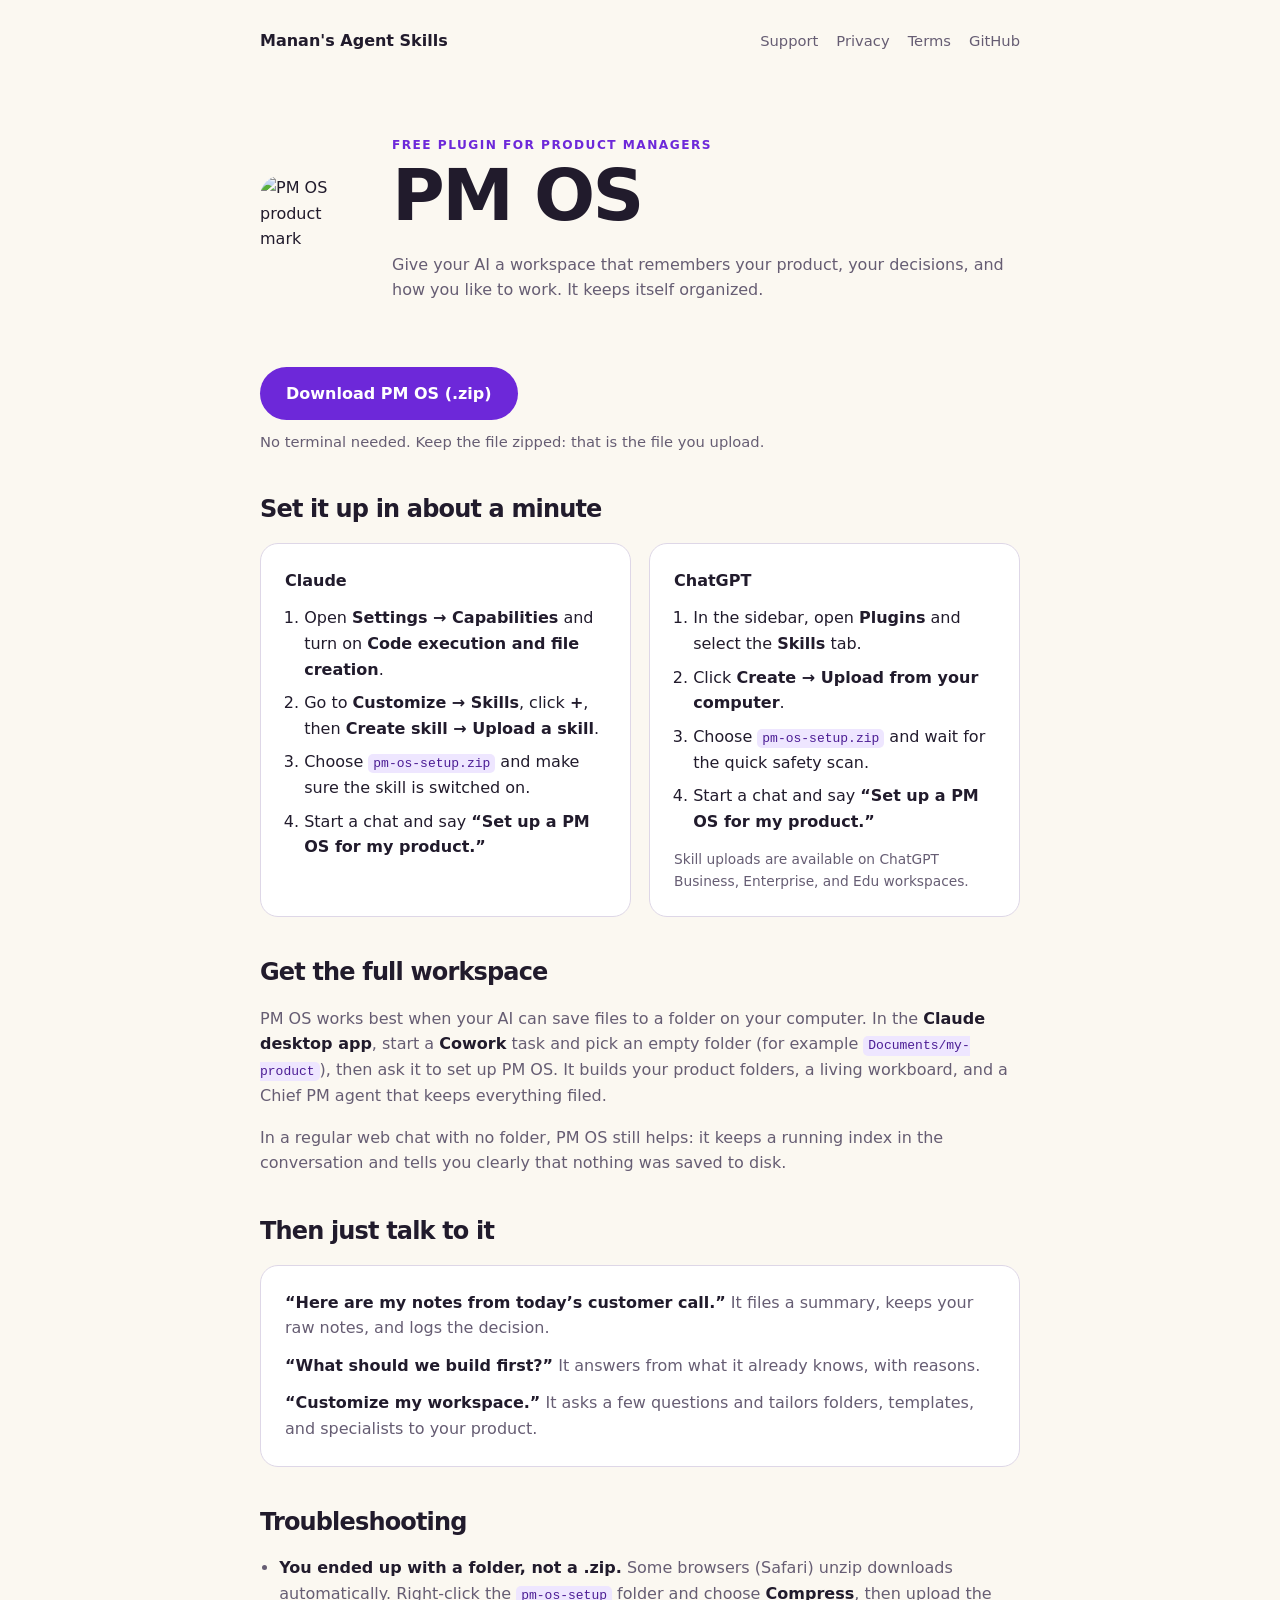
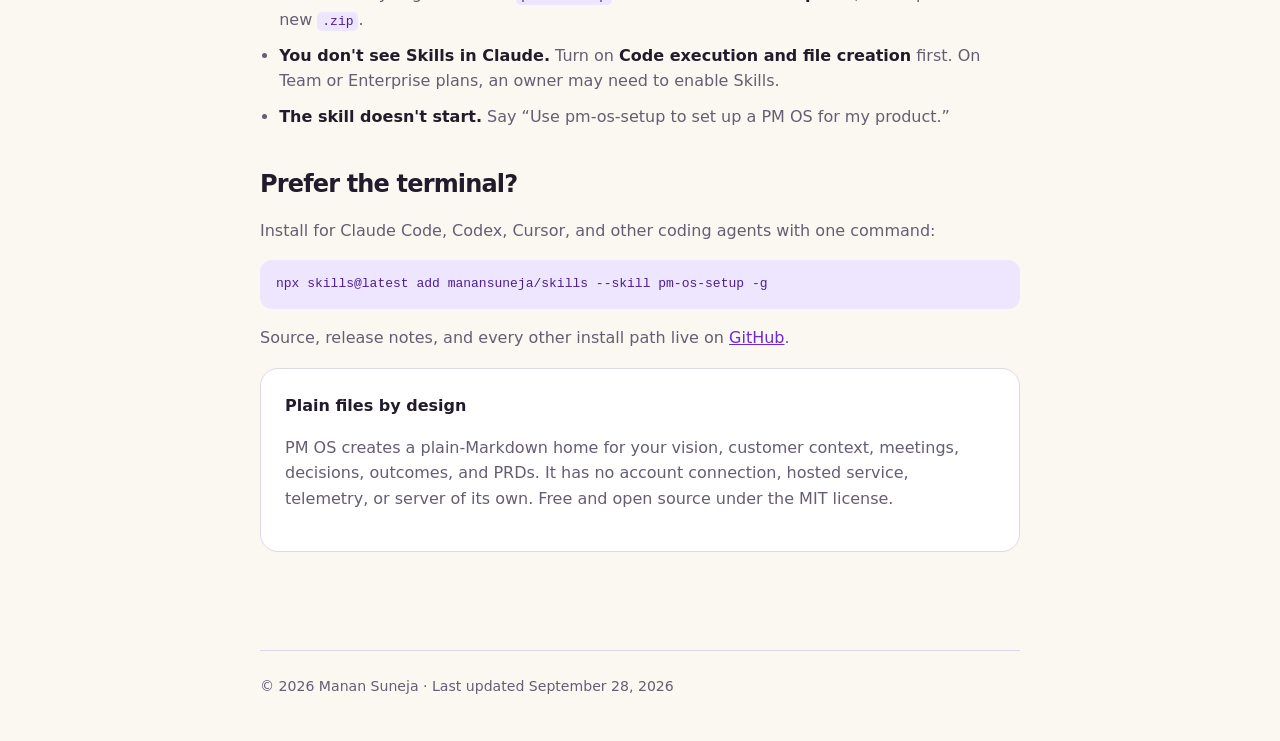
==== docs/index.html @ d9efbfd1 "Add no-terminal PM OS download and upload guide Publish the PM OS skill bundle at a stable GitHub Pa" ====
<!doctype html>
<html lang="en">
<head>
  <meta charset="utf-8">
  <meta name="viewport" content="width=device-width, initial-scale=1">
  <meta name="description" content="Download PM OS and add it to Claude or ChatGPT in about a minute. No terminal needed.">
  <title>PM OS · Manan's Agent Skills</title>
  <link rel="stylesheet" href="styles.css">
</head>
<body>
  <header>
    <strong>Manan's Agent Skills</strong>
    <nav aria-label="Site navigation">
      <a href="support.html">Support</a>
      <a href="privacy.html">Privacy</a>
      <a href="terms.html">Terms</a>
      <a href="https://github.com/manansuneja/skills">GitHub</a>
    </nav>
  </header>
  <main>
    <section class="hero">
      <img src="assets/pm-os-setup.jpg" alt="PM OS product mark">
      <div>
        <div class="eyebrow">Free plugin for product managers</div>
        <h1>PM OS</h1>
        <p>Give your AI a workspace that remembers your product, your decisions, and how you like to work. It keeps itself organized.</p>
      </div>
    </section>

    <div class="download">
      <a class="button" href="downloads/pm-os-setup.zip" download>Download PM OS (.zip)</a>
      <p>No terminal needed. Keep the file zipped: that is the file you upload.</p>
    </div>

    <h2>Set it up in about a minute</h2>

    <div class="grid">
      <div class="card">
        <strong>Claude</strong>
        <ol>
          <li>Open <b>Settings → Capabilities</b> and turn on <b>Code execution and file creation</b>.</li>
          <li>Go to <b>Customize → Skills</b>, click <b>+</b>, then <b>Create skill → Upload a skill</b>.</li>
          <li>Choose <code>pm-os-setup.zip</code> and make sure the skill is switched on.</li>
          <li>Start a chat and say <b>“Set up a PM OS for my product.”</b></li>
        </ol>
      </div>
      <div class="card">
        <strong>ChatGPT</strong>
        <ol>
          <li>In the sidebar, open <b>Plugins</b> and select the <b>Skills</b> tab.</li>
          <li>Click <b>Create → Upload from your computer</b>.</li>
          <li>Choose <code>pm-os-setup.zip</code> and wait for the quick safety scan.</li>
          <li>Start a chat and say <b>“Set up a PM OS for my product.”</b></li>
        </ol>
        <p class="note">Skill uploads are available on ChatGPT Business, Enterprise, and Edu workspaces.</p>
      </div>
    </div>

    <h2>Get the full workspace</h2>
    <p>PM OS works best when your AI can save files to a folder on your computer. In the <b>Claude desktop app</b>, start a <b>Cowork</b> task and pick an empty folder (for example <code>Documents/my-product</code>), then ask it to set up PM OS. It builds your product folders, a living workboard, and a Chief PM agent that keeps everything filed.</p>
    <p>In a regular web chat with no folder, PM OS still helps: it keeps a running index in the conversation and tells you clearly that nothing was saved to disk.</p>

    <h2>Then just talk to it</h2>
    <div class="card prompts">
      <p><b>“Here are my notes from today’s customer call.”</b> It files a summary, keeps your raw notes, and logs the decision.</p>
      <p><b>“What should we build first?”</b> It answers from what it already knows, with reasons.</p>
      <p><b>“Customize my workspace.”</b> It asks a few questions and tailors folders, templates, and specialists to your product.</p>
    </div>

    <h2>Troubleshooting</h2>
    <ul class="faq">
      <li><b>You ended up with a folder, not a .zip.</b> Some browsers (Safari) unzip downloads automatically. Right-click the <code>pm-os-setup</code> folder and choose <b>Compress</b>, then upload the new <code>.zip</code>.</li>
      <li><b>You don't see Skills in Claude.</b> Turn on <b>Code execution and file creation</b> first. On Team or Enterprise plans, an owner may need to enable Skills.</li>
      <li><b>The skill doesn't start.</b> Say “Use pm-os-setup to set up a PM OS for my product.”</li>
    </ul>

    <h2>Prefer the terminal?</h2>
    <p>Install for Claude Code, Codex, Cursor, and other coding agents with one command:</p>
    <pre><code>npx skills@latest add manansuneja/skills --skill pm-os-setup -g</code></pre>
    <p>Source, release notes, and every other install path live on <a href="https://github.com/manansuneja/skills/tree/main/skills/product-management/pm-os-setup">GitHub</a>.</p>

    <div class="card">
      <strong>Plain files by design</strong>
      <p>PM OS creates a plain-Markdown home for your vision, customer context, meetings, decisions, outcomes, and PRDs. It has no account connection, hosted service, telemetry, or server of its own. Free and open source under the MIT license.</p>
    </div>
  </main>
  <footer>© 2026 Manan Suneja · Last updated September 28, 2026</footer>
</body>
</html>
---- docs/styles.css ----
:root {
  color-scheme: light;
  --ink: #211b2c;
  --muted: #665d73;
  --paper: #fbf8f1;
  --surface: #ffffff;
  --violet: #6d28d9;
  --violet-soft: #eee6ff;
  --line: #ded7e7;
}

* { box-sizing: border-box; }

body {
  margin: 0;
  background: var(--paper);
  color: var(--ink);
  font-family: Inter, ui-sans-serif, system-ui, -apple-system, BlinkMacSystemFont, "Segoe UI", sans-serif;
  line-height: 1.6;
}

a { color: var(--violet); }

header, main, footer {
  width: min(760px, calc(100% - 40px));
  margin-inline: auto;
}

header {
  display: flex;
  align-items: center;
  justify-content: space-between;
  padding-block: 28px;
}

nav { display: flex; gap: 18px; font-size: 0.92rem; }
nav a { color: var(--muted); text-decoration: none; }

main { padding-block: 54px 80px; }

.hero {
  display: grid;
  grid-template-columns: 104px 1fr;
  gap: 28px;
  align-items: center;
  margin-bottom: 48px;
}

.hero img {
  width: 104px;
  height: 104px;
  border-radius: 22px;
}

h1, h2 { line-height: 1.12; letter-spacing: -0.035em; }
h1 { margin: 0 0 10px; font-size: clamp(2.25rem, 8vw, 4.5rem); }
h2 { margin-top: 42px; }
p { color: var(--muted); }

.eyebrow {
  color: var(--violet);
  font-size: 0.76rem;
  font-weight: 750;
  letter-spacing: 0.12em;
  text-transform: uppercase;
}

.card {
  background: var(--surface);
  border: 1px solid var(--line);
  border-radius: 18px;
  padding: 24px;
  margin-block: 18px;
}

code {
  padding: 0.16em 0.38em;
  border-radius: 5px;
  background: var(--violet-soft);
  color: #4c1d95;
}

.download { margin: 8px 0 12px; }
.download p { margin-top: 10px; font-size: 0.92rem; }

.button {
  display: inline-block;
  padding: 14px 26px;
  border-radius: 999px;
  background: var(--violet);
  color: #fff;
  font-weight: 700;
  text-decoration: none;
}
.button:hover { background: #5b21b6; }

.grid {
  display: grid;
  grid-template-columns: repeat(auto-fit, minmax(280px, 1fr));
  gap: 18px;
}
.grid .card { margin-block: 0; }
.card ol { margin: 12px 0 0; padding-left: 1.2em; }
.card li { margin-bottom: 8px; }
.card b, .faq b, main > p b { color: var(--ink); }
.note { font-size: 0.86rem; margin-bottom: 0; }
.prompts p { margin: 0 0 12px; }
.prompts p:last-child { margin-bottom: 0; }
.faq { color: var(--muted); padding-left: 1.2em; }
.faq li { margin-bottom: 10px; }

pre {
  overflow-x: auto;
  padding: 14px 16px;
  border-radius: 12px;
  background: var(--violet-soft);
}
pre code { padding: 0; background: none; }

footer {
  border-top: 1px solid var(--line);
  padding-block: 24px 44px;
  color: var(--muted);
  font-size: 0.88rem;
}

@media (max-width: 620px) {
  header { align-items: flex-start; gap: 20px; }
  nav { flex-wrap: wrap; justify-content: flex-end; gap: 8px 14px; }
  .hero { grid-template-columns: 72px 1fr; gap: 18px; }
  .hero img { width: 72px; height: 72px; border-radius: 16px; }
}
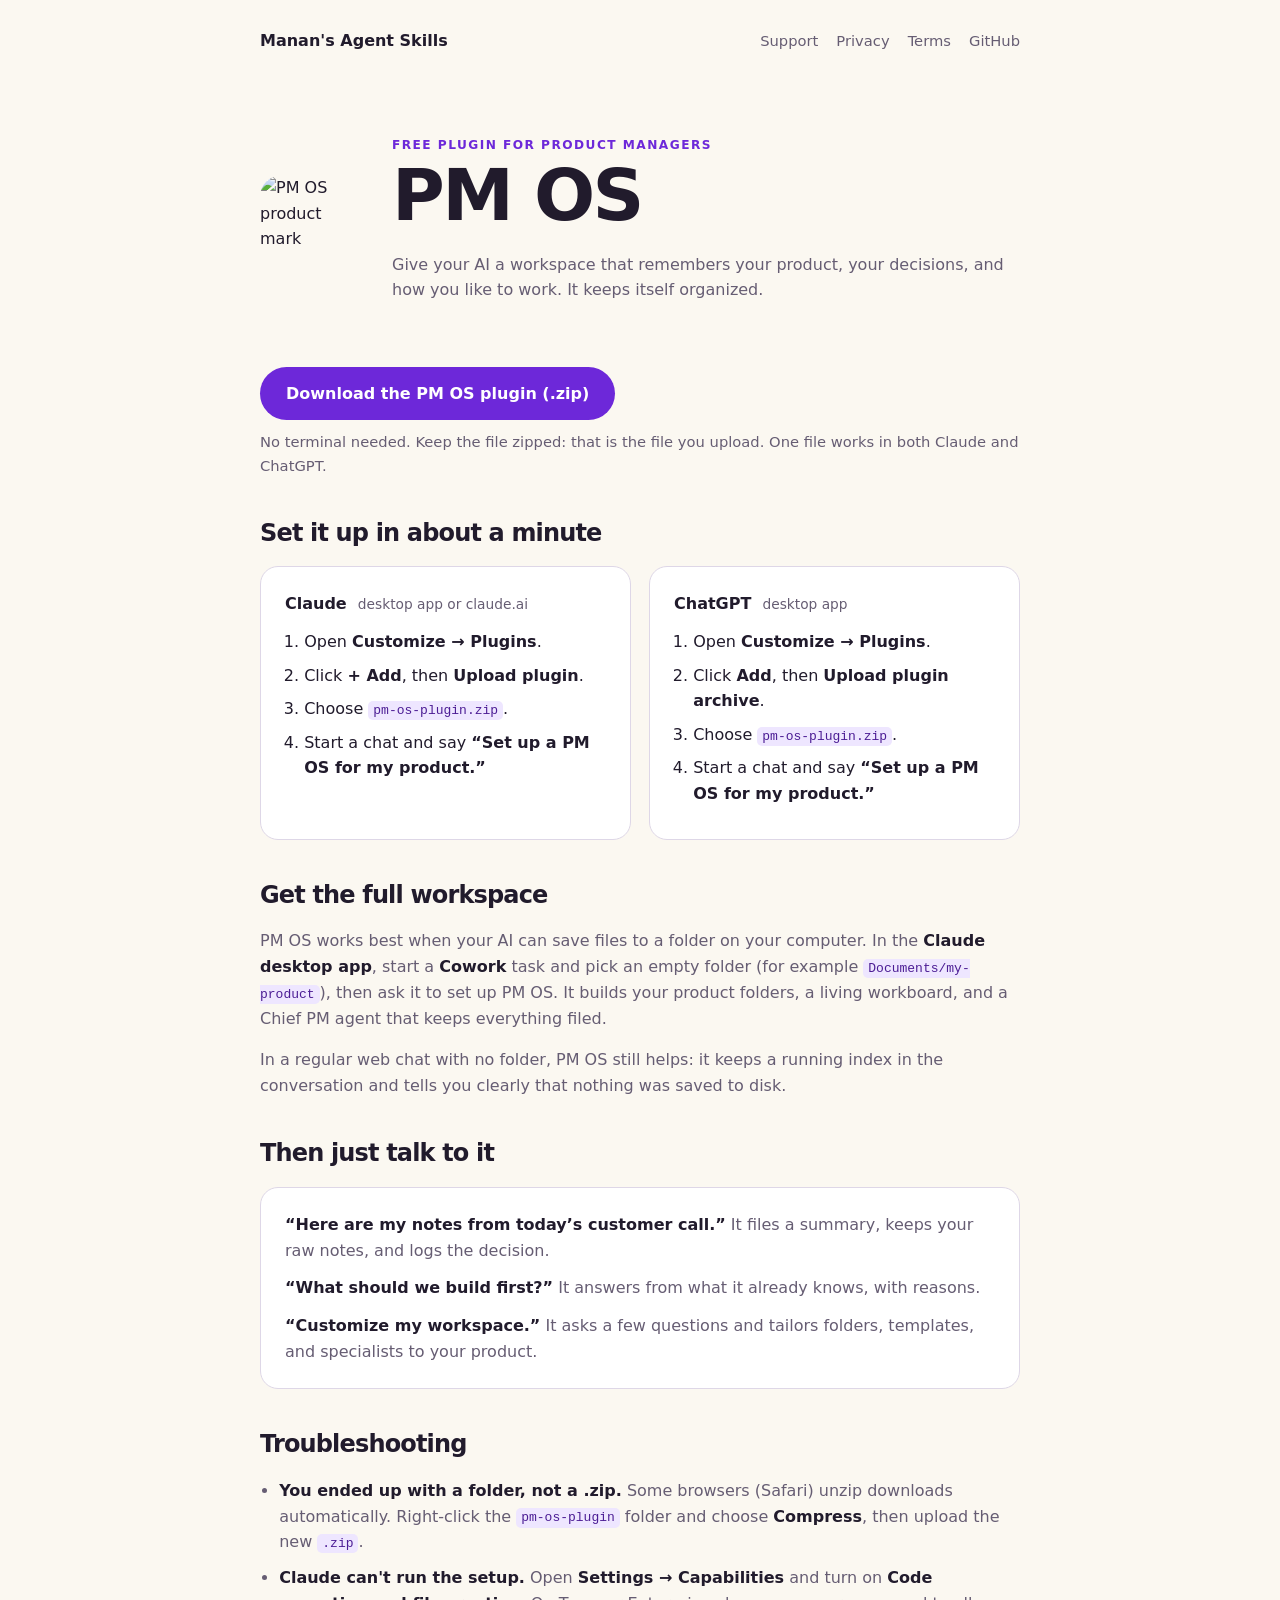
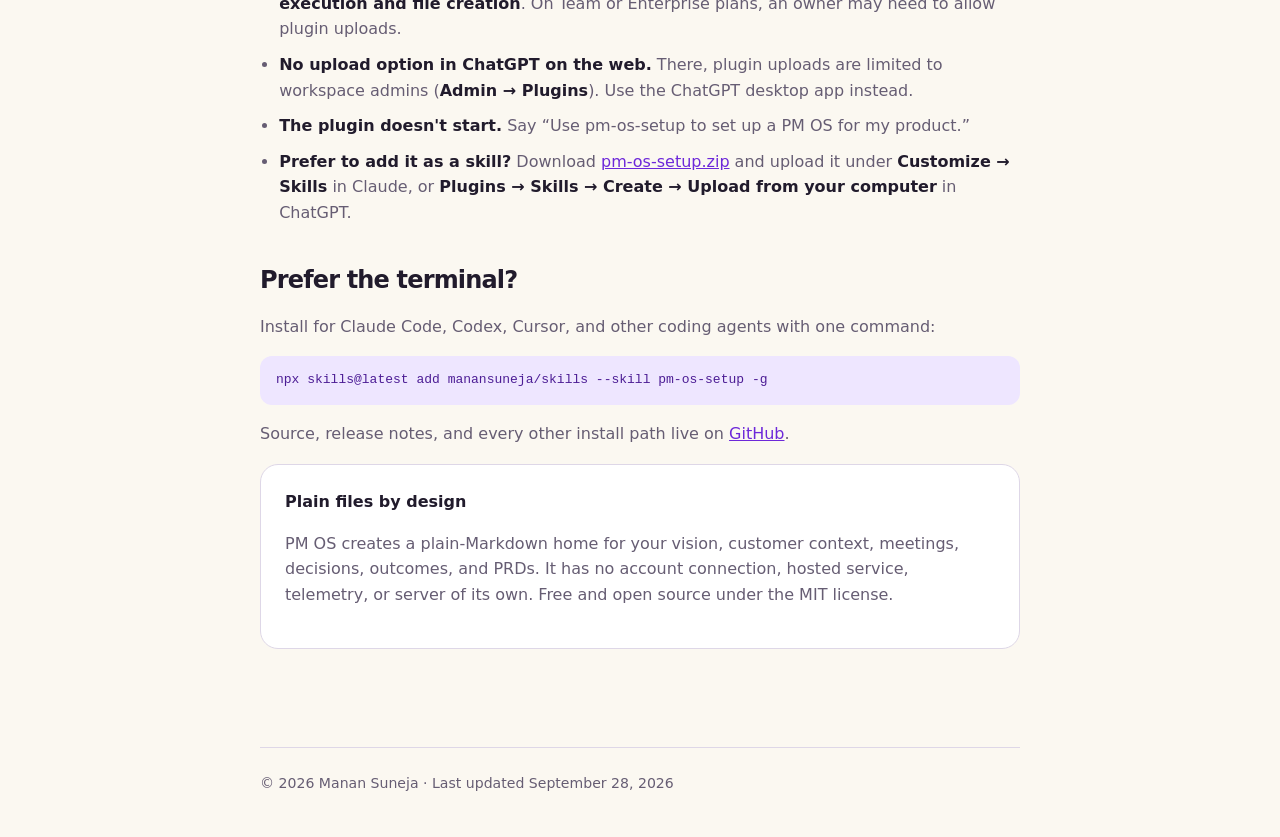
==== commit 67b65841: "Offer PM OS as one plugin zip for Claude and ChatGPT Build a universal plugin archive (the OpenAI pa" ====
--- a/docs/index.html
+++ b/docs/index.html
@@ -3,7 +3,7 @@
 <head>
   <meta charset="utf-8">
   <meta name="viewport" content="width=device-width, initial-scale=1">
-  <meta name="description" content="Download PM OS and add it to Claude or ChatGPT in about a minute. No terminal needed.">
+  <meta name="description" content="Download the PM OS plugin and add it to Claude or ChatGPT in about a minute. No terminal needed.">
   <title>PM OS · Manan's Agent Skills</title>
   <link rel="stylesheet" href="styles.css">
 </head>
@@ -28,31 +28,30 @@
     </section>
 
     <div class="download">
-      <a class="button" href="downloads/pm-os-setup.zip" download>Download PM OS (.zip)</a>
-      <p>No terminal needed. Keep the file zipped: that is the file you upload.</p>
+      <a class="button" href="downloads/pm-os-plugin.zip" download>Download the PM OS plugin (.zip)</a>
+      <p>No terminal needed. Keep the file zipped: that is the file you upload. One file works in both Claude and ChatGPT.</p>
     </div>
 
     <h2>Set it up in about a minute</h2>
 
     <div class="grid">
       <div class="card">
-        <strong>Claude</strong>
+        <strong>Claude</strong> <span class="where">desktop app or claude.ai</span>
         <ol>
-          <li>Open <b>Settings → Capabilities</b> and turn on <b>Code execution and file creation</b>.</li>
-          <li>Go to <b>Customize → Skills</b>, click <b>+</b>, then <b>Create skill → Upload a skill</b>.</li>
-          <li>Choose <code>pm-os-setup.zip</code> and make sure the skill is switched on.</li>
+          <li>Open <b>Customize → Plugins</b>.</li>
+          <li>Click <b>+ Add</b>, then <b>Upload plugin</b>.</li>
+          <li>Choose <code>pm-os-plugin.zip</code>.</li>
           <li>Start a chat and say <b>“Set up a PM OS for my product.”</b></li>
         </ol>
       </div>
       <div class="card">
-        <strong>ChatGPT</strong>
+        <strong>ChatGPT</strong> <span class="where">desktop app</span>
         <ol>
-          <li>In the sidebar, open <b>Plugins</b> and select the <b>Skills</b> tab.</li>
-          <li>Click <b>Create → Upload from your computer</b>.</li>
-          <li>Choose <code>pm-os-setup.zip</code> and wait for the quick safety scan.</li>
+          <li>Open <b>Customize → Plugins</b>.</li>
+          <li>Click <b>Add</b>, then <b>Upload plugin archive</b>.</li>
+          <li>Choose <code>pm-os-plugin.zip</code>.</li>
           <li>Start a chat and say <b>“Set up a PM OS for my product.”</b></li>
         </ol>
-        <p class="note">Skill uploads are available on ChatGPT Business, Enterprise, and Edu workspaces.</p>
       </div>
     </div>
 
@@ -69,9 +68,11 @@
 
     <h2>Troubleshooting</h2>
     <ul class="faq">
-      <li><b>You ended up with a folder, not a .zip.</b> Some browsers (Safari) unzip downloads automatically. Right-click the <code>pm-os-setup</code> folder and choose <b>Compress</b>, then upload the new <code>.zip</code>.</li>
-      <li><b>You don't see Skills in Claude.</b> Turn on <b>Code execution and file creation</b> first. On Team or Enterprise plans, an owner may need to enable Skills.</li>
-      <li><b>The skill doesn't start.</b> Say “Use pm-os-setup to set up a PM OS for my product.”</li>
+      <li><b>You ended up with a folder, not a .zip.</b> Some browsers (Safari) unzip downloads automatically. Right-click the <code>pm-os-plugin</code> folder and choose <b>Compress</b>, then upload the new <code>.zip</code>.</li>
+      <li><b>Claude can't run the setup.</b> Open <b>Settings → Capabilities</b> and turn on <b>Code execution and file creation</b>. On Team or Enterprise plans, an owner may need to allow plugin uploads.</li>
+      <li><b>No upload option in ChatGPT on the web.</b> There, plugin uploads are limited to workspace admins (<b>Admin → Plugins</b>). Use the ChatGPT desktop app instead.</li>
+      <li><b>The plugin doesn't start.</b> Say “Use pm-os-setup to set up a PM OS for my product.”</li>
+      <li><b>Prefer to add it as a skill?</b> Download <a href="downloads/pm-os-setup.zip">pm-os-setup.zip</a> and upload it under <b>Customize → Skills</b> in Claude, or <b>Plugins → Skills → Create → Upload from your computer</b> in ChatGPT.</li>
     </ul>
 
     <h2>Prefer the terminal?</h2>
--- a/docs/styles.css
+++ b/docs/styles.css
@@ -104,6 +104,7 @@
 .card li { margin-bottom: 8px; }
 .card b, .faq b, main > p b { color: var(--ink); }
 .note { font-size: 0.86rem; margin-bottom: 0; }
+.where { color: var(--muted); font-size: 0.86rem; margin-left: 6px; }
 .prompts p { margin: 0 0 12px; }
 .prompts p:last-child { margin-bottom: 0; }
 .faq { color: var(--muted); padding-left: 1.2em; }
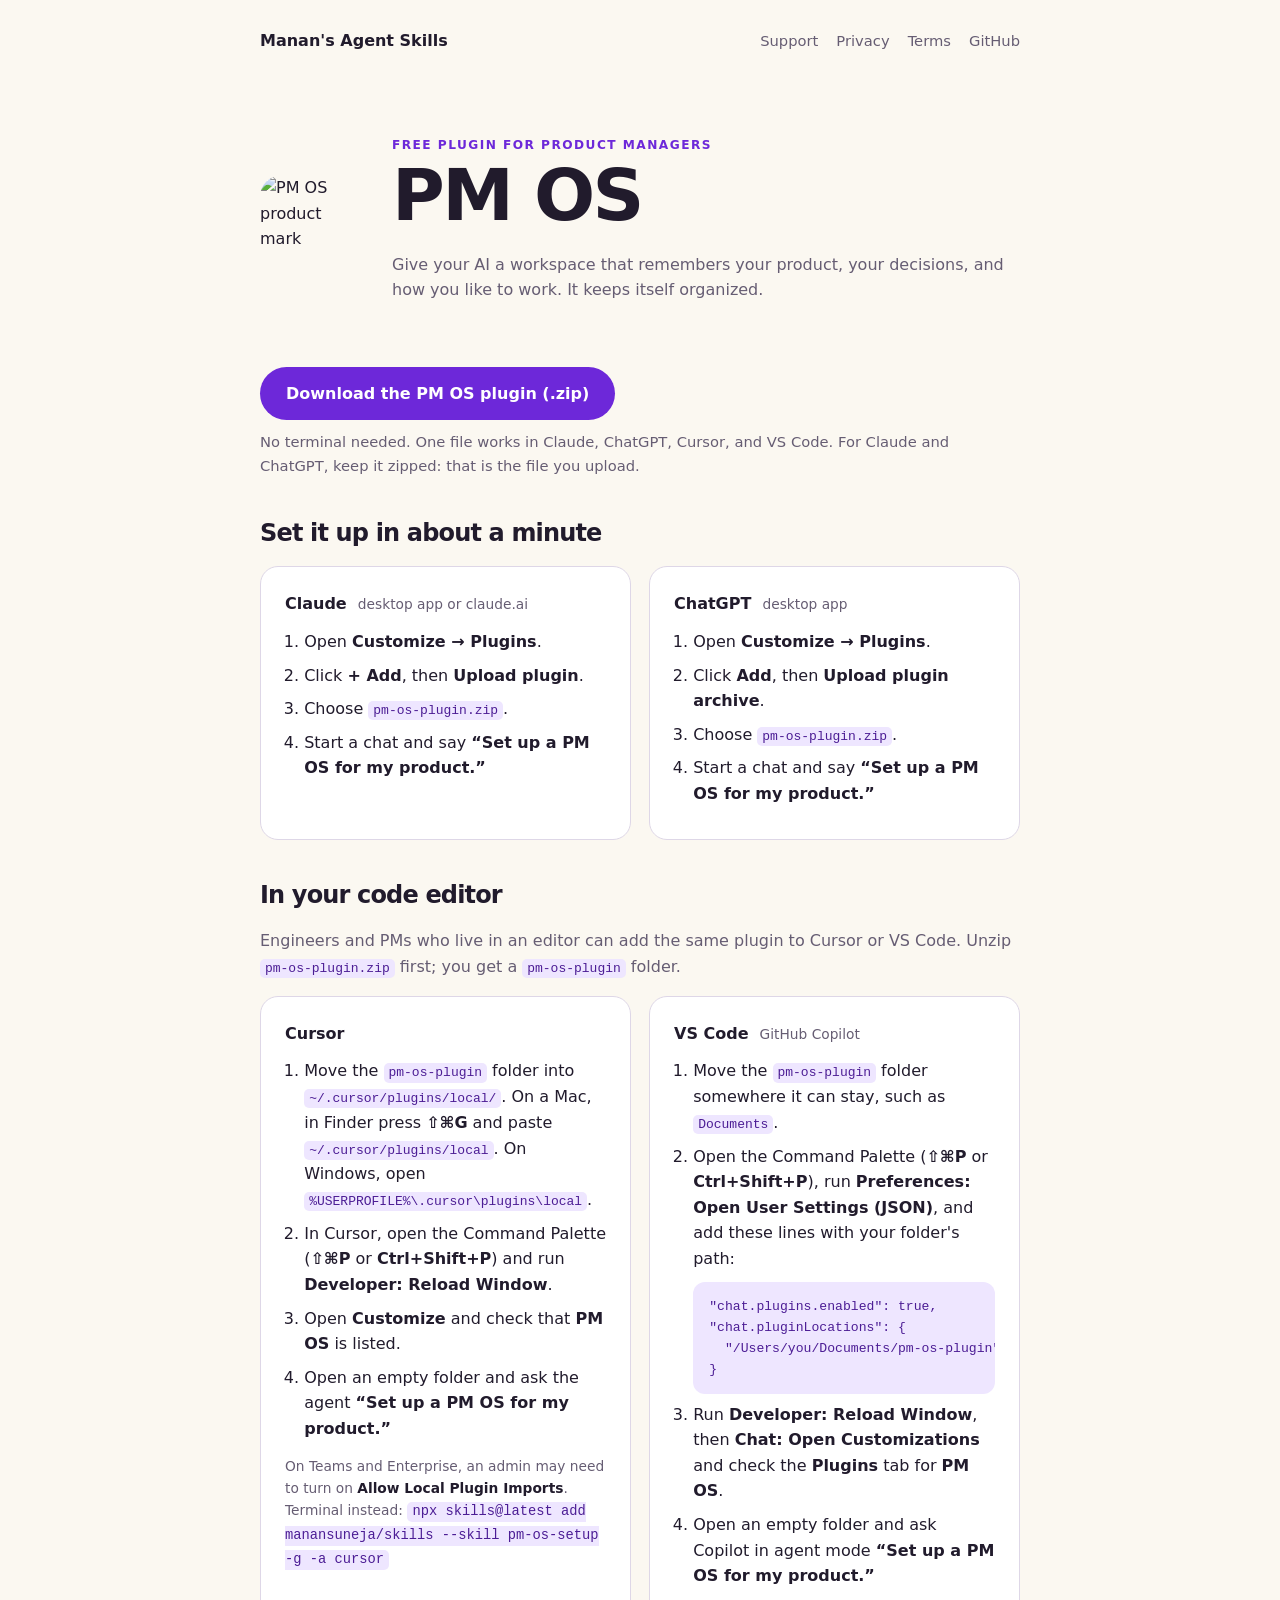
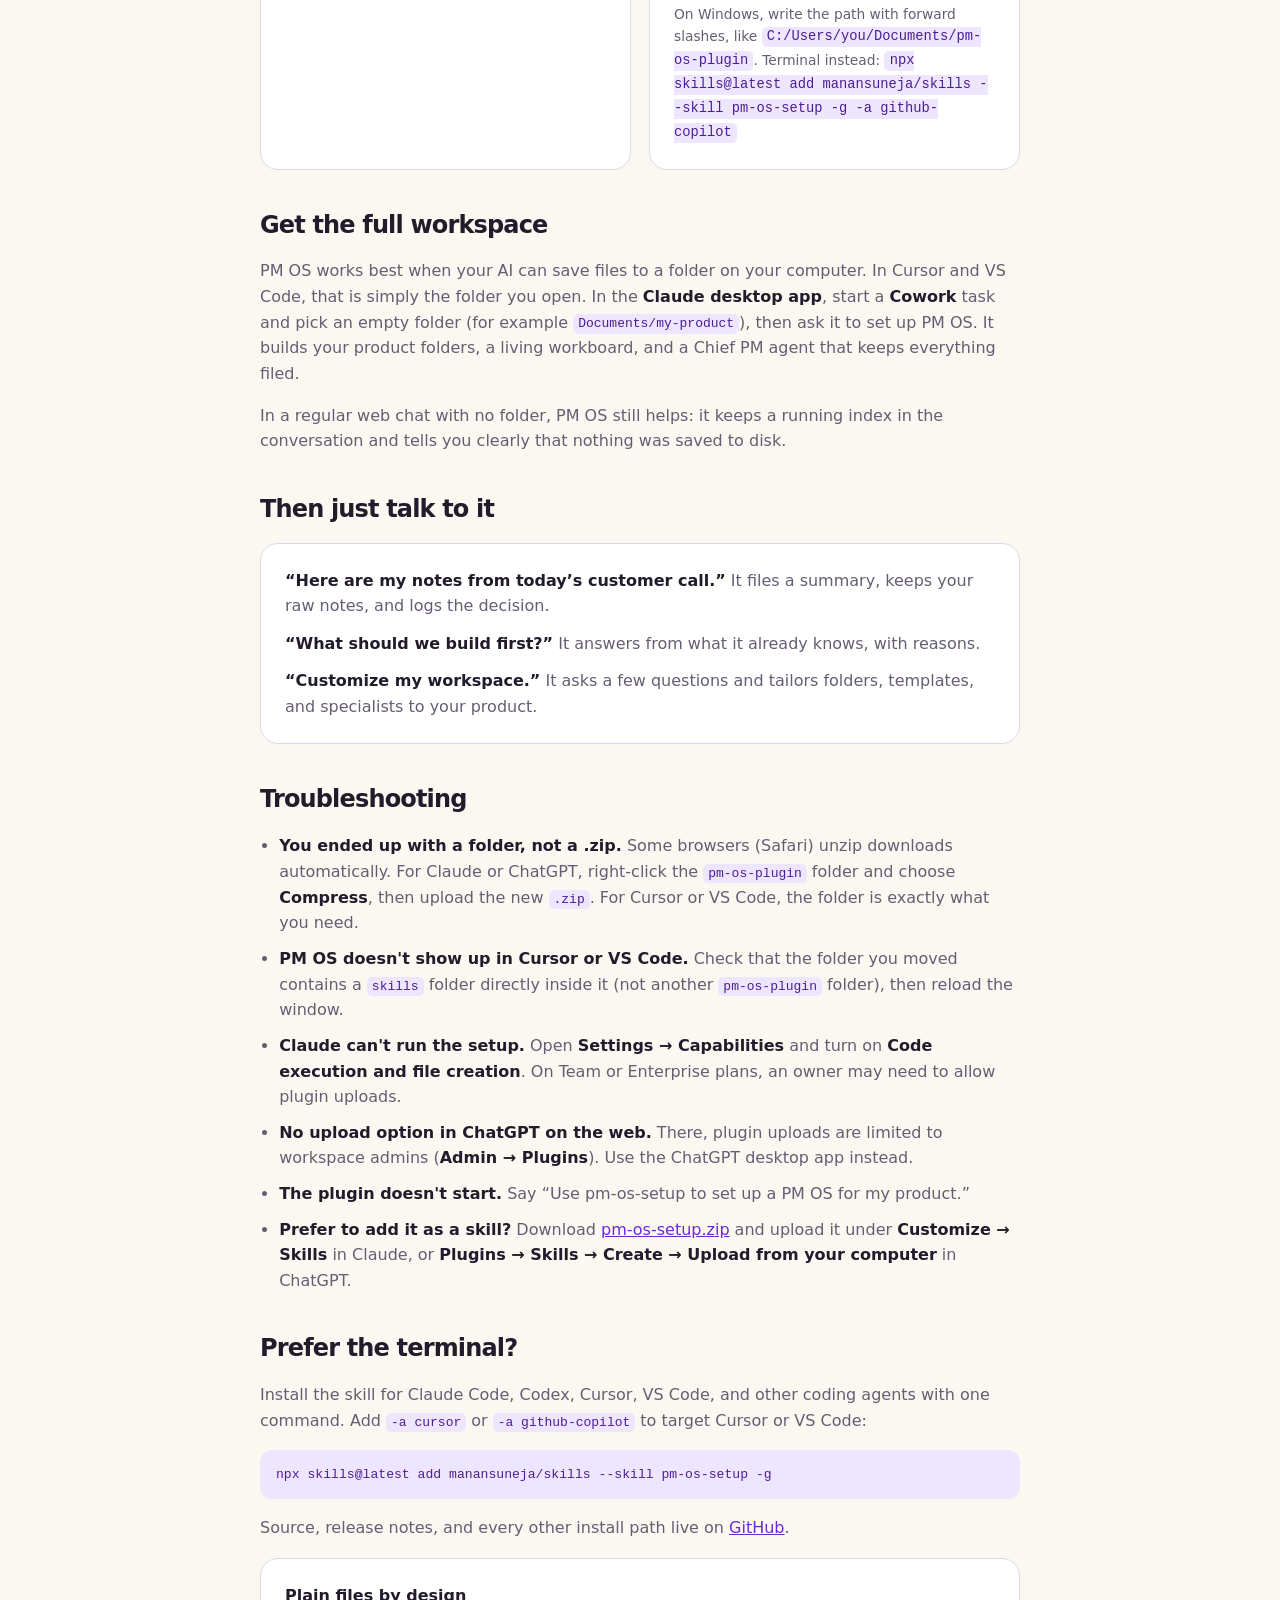
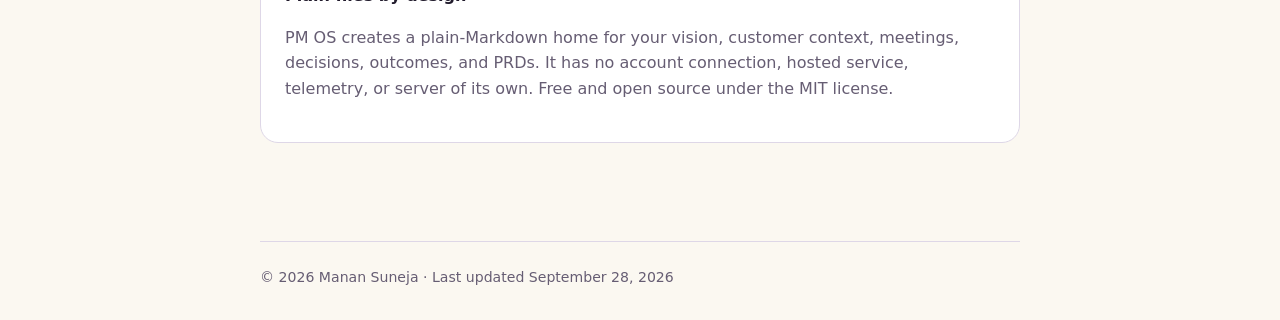
==== commit 53e52298: "Cover Cursor and VS Code in the PM OS plugin download Add a .cursor-plugin/plugin.json manifest to t" ====
--- a/docs/index.html
+++ b/docs/index.html
@@ -29,7 +29,7 @@
 
     <div class="download">
       <a class="button" href="downloads/pm-os-plugin.zip" download>Download the PM OS plugin (.zip)</a>
-      <p>No terminal needed. Keep the file zipped: that is the file you upload. One file works in both Claude and ChatGPT.</p>
+      <p>No terminal needed. One file works in Claude, ChatGPT, Cursor, and VS Code. For Claude and ChatGPT, keep it zipped: that is the file you upload.</p>
     </div>
 
     <h2>Set it up in about a minute</h2>
@@ -55,8 +55,38 @@
       </div>
     </div>
 
+    <h2>In your code editor</h2>
+    <p>Engineers and PMs who live in an editor can add the same plugin to Cursor or VS Code. Unzip <code>pm-os-plugin.zip</code> first; you get a <code>pm-os-plugin</code> folder.</p>
+
+    <div class="grid">
+      <div class="card">
+        <strong>Cursor</strong>
+        <ol>
+          <li>Move the <code>pm-os-plugin</code> folder into <code>~/.cursor/plugins/local/</code>. On a Mac, in Finder press <b>⇧⌘G</b> and paste <code>~/.cursor/plugins/local</code>. On Windows, open <code>%USERPROFILE%\.cursor\plugins\local</code>.</li>
+          <li>In Cursor, open the Command Palette (<b>⇧⌘P</b> or <b>Ctrl+Shift+P</b>) and run <b>Developer: Reload Window</b>.</li>
+          <li>Open <b>Customize</b> and check that <b>PM OS</b> is listed.</li>
+          <li>Open an empty folder and ask the agent <b>“Set up a PM OS for my product.”</b></li>
+        </ol>
+        <p class="note">On Teams and Enterprise, an admin may need to turn on <b>Allow Local Plugin Imports</b>. Terminal instead: <code>npx skills@latest add manansuneja/skills --skill pm-os-setup -g -a cursor</code></p>
+      </div>
+      <div class="card">
+        <strong>VS Code</strong> <span class="where">GitHub Copilot</span>
+        <ol>
+          <li>Move the <code>pm-os-plugin</code> folder somewhere it can stay, such as <code>Documents</code>.</li>
+          <li>Open the Command Palette (<b>⇧⌘P</b> or <b>Ctrl+Shift+P</b>), run <b>Preferences: Open User Settings (JSON)</b>, and add these lines with your folder's path:
+<pre><code>"chat.plugins.enabled": true,
+"chat.pluginLocations": {
+  "/Users/you/Documents/pm-os-plugin": true
+}</code></pre></li>
+          <li>Run <b>Developer: Reload Window</b>, then <b>Chat: Open Customizations</b> and check the <b>Plugins</b> tab for <b>PM OS</b>.</li>
+          <li>Open an empty folder and ask Copilot in agent mode <b>“Set up a PM OS for my product.”</b></li>
+        </ol>
+        <p class="note">On Windows, write the path with forward slashes, like <code>C:/Users/you/Documents/pm-os-plugin</code>. Terminal instead: <code>npx skills@latest add manansuneja/skills --skill pm-os-setup -g -a github-copilot</code></p>
+      </div>
+    </div>
+
     <h2>Get the full workspace</h2>
-    <p>PM OS works best when your AI can save files to a folder on your computer. In the <b>Claude desktop app</b>, start a <b>Cowork</b> task and pick an empty folder (for example <code>Documents/my-product</code>), then ask it to set up PM OS. It builds your product folders, a living workboard, and a Chief PM agent that keeps everything filed.</p>
+    <p>PM OS works best when your AI can save files to a folder on your computer. In Cursor and VS Code, that is simply the folder you open. In the <b>Claude desktop app</b>, start a <b>Cowork</b> task and pick an empty folder (for example <code>Documents/my-product</code>), then ask it to set up PM OS. It builds your product folders, a living workboard, and a Chief PM agent that keeps everything filed.</p>
     <p>In a regular web chat with no folder, PM OS still helps: it keeps a running index in the conversation and tells you clearly that nothing was saved to disk.</p>
 
     <h2>Then just talk to it</h2>
@@ -68,7 +98,8 @@
 
     <h2>Troubleshooting</h2>
     <ul class="faq">
-      <li><b>You ended up with a folder, not a .zip.</b> Some browsers (Safari) unzip downloads automatically. Right-click the <code>pm-os-plugin</code> folder and choose <b>Compress</b>, then upload the new <code>.zip</code>.</li>
+      <li><b>You ended up with a folder, not a .zip.</b> Some browsers (Safari) unzip downloads automatically. For Claude or ChatGPT, right-click the <code>pm-os-plugin</code> folder and choose <b>Compress</b>, then upload the new <code>.zip</code>. For Cursor or VS Code, the folder is exactly what you need.</li>
+      <li><b>PM OS doesn't show up in Cursor or VS Code.</b> Check that the folder you moved contains a <code>skills</code> folder directly inside it (not another <code>pm-os-plugin</code> folder), then reload the window.</li>
       <li><b>Claude can't run the setup.</b> Open <b>Settings → Capabilities</b> and turn on <b>Code execution and file creation</b>. On Team or Enterprise plans, an owner may need to allow plugin uploads.</li>
       <li><b>No upload option in ChatGPT on the web.</b> There, plugin uploads are limited to workspace admins (<b>Admin → Plugins</b>). Use the ChatGPT desktop app instead.</li>
       <li><b>The plugin doesn't start.</b> Say “Use pm-os-setup to set up a PM OS for my product.”</li>
@@ -76,7 +107,7 @@
     </ul>
 
     <h2>Prefer the terminal?</h2>
-    <p>Install for Claude Code, Codex, Cursor, and other coding agents with one command:</p>
+    <p>Install the skill for Claude Code, Codex, Cursor, VS Code, and other coding agents with one command. Add <code>-a cursor</code> or <code>-a github-copilot</code> to target Cursor or VS Code:</p>
     <pre><code>npx skills@latest add manansuneja/skills --skill pm-os-setup -g</code></pre>
     <p>Source, release notes, and every other install path live on <a href="https://github.com/manansuneja/skills/tree/main/skills/product-management/pm-os-setup">GitHub</a>.</p>
 
--- a/docs/styles.css
+++ b/docs/styles.css
@@ -115,7 +115,9 @@
   padding: 14px 16px;
   border-radius: 12px;
   background: var(--violet-soft);
+  font-size: 0.82rem;
 }
+.card li pre { margin: 10px 0 0; }
 pre code { padding: 0; background: none; }
 
 footer {
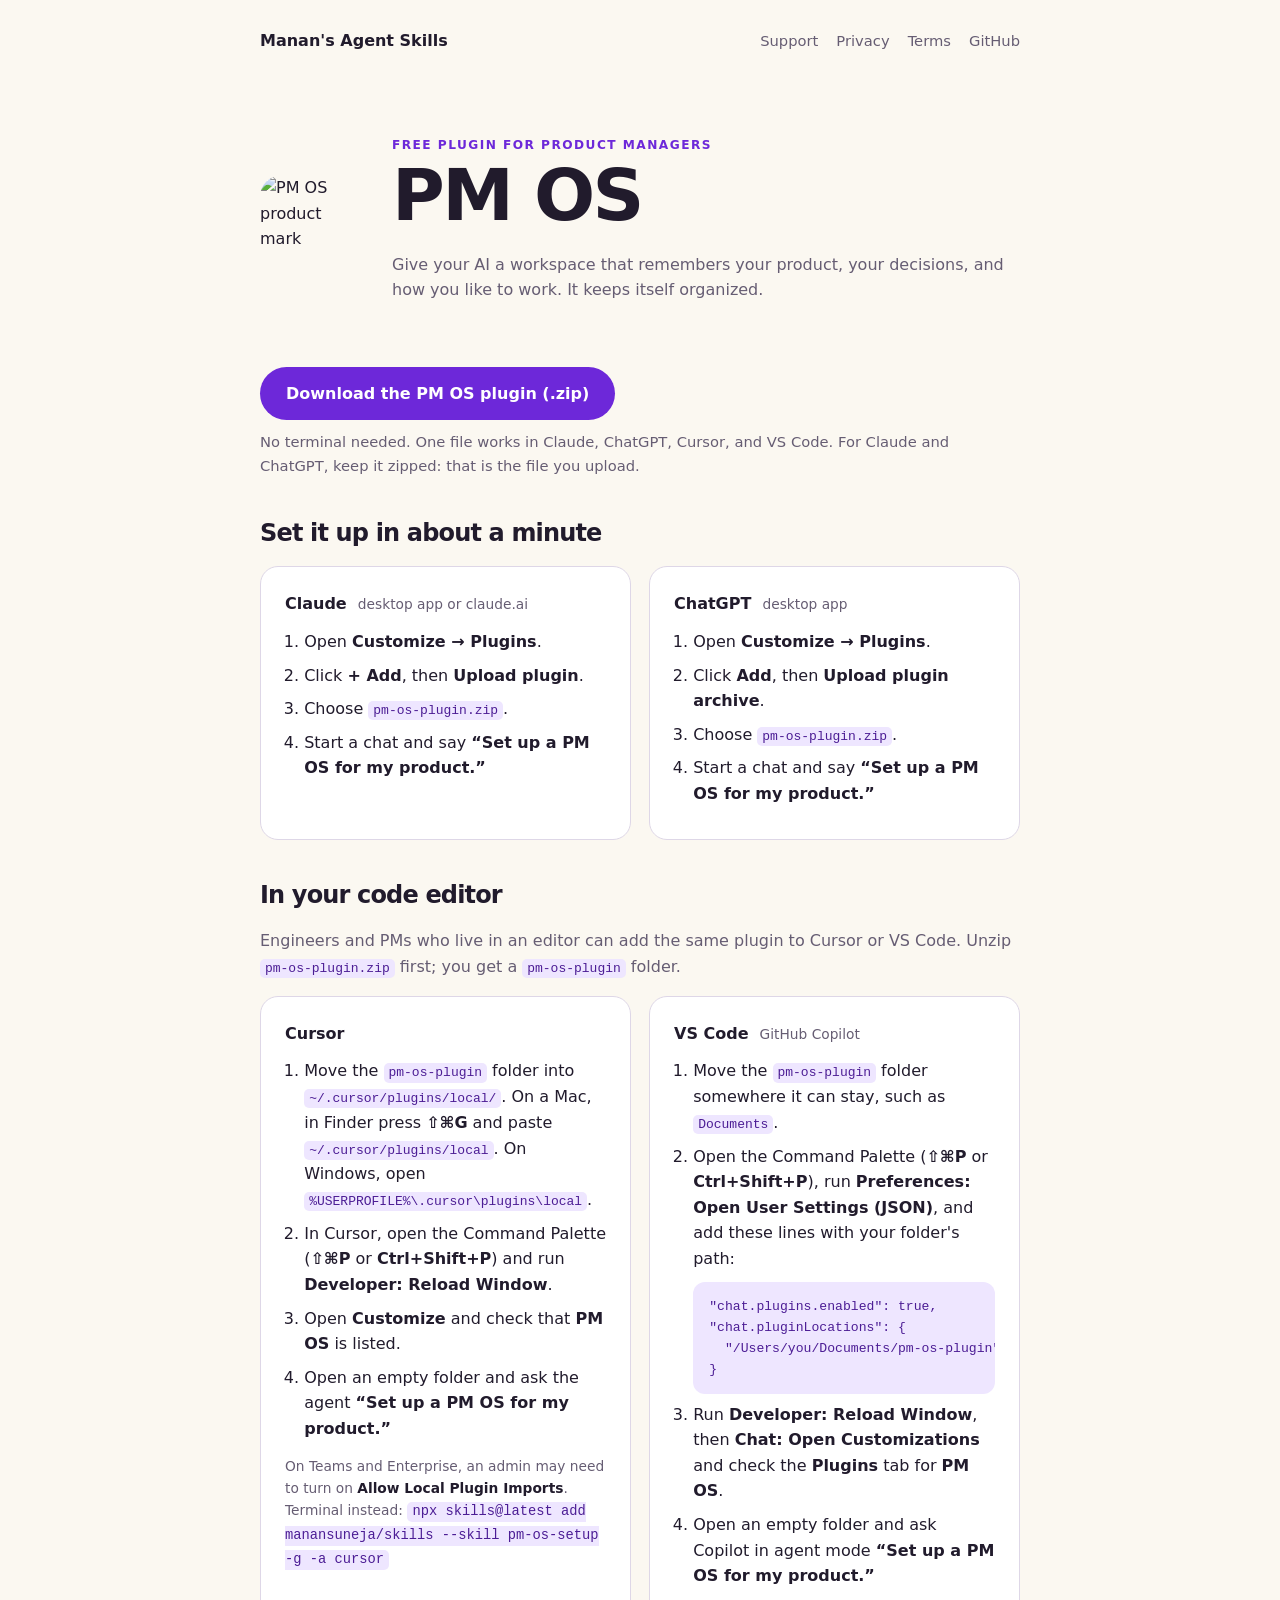
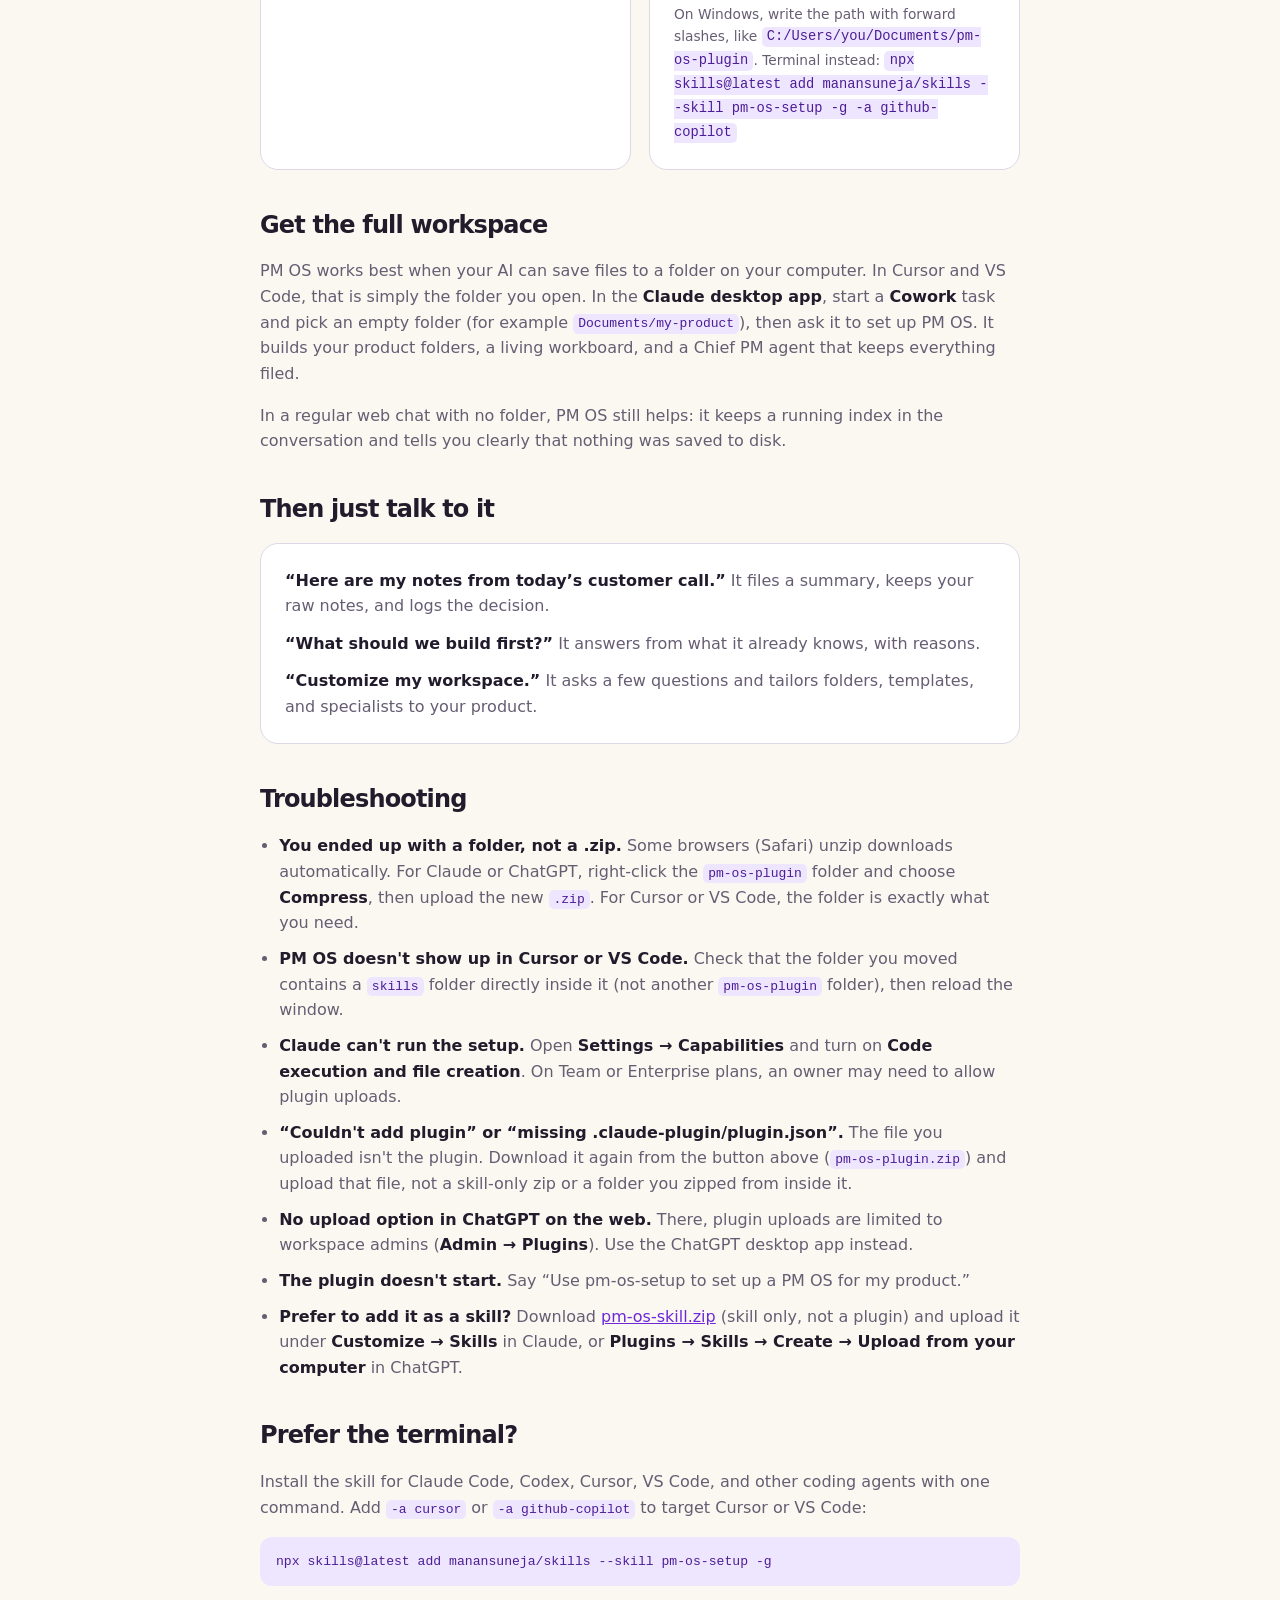
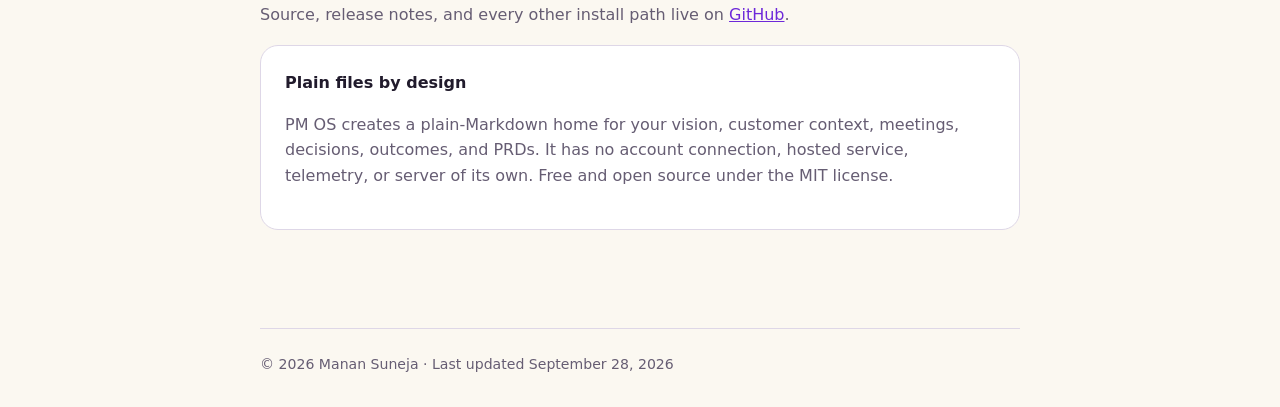
==== commit 8d3378b1: "Serve the plugin archive at every PM OS download link pm-os-setup.zip was the skill-only bundle, so " ====
--- a/docs/index.html
+++ b/docs/index.html
@@ -101,9 +101,10 @@
       <li><b>You ended up with a folder, not a .zip.</b> Some browsers (Safari) unzip downloads automatically. For Claude or ChatGPT, right-click the <code>pm-os-plugin</code> folder and choose <b>Compress</b>, then upload the new <code>.zip</code>. For Cursor or VS Code, the folder is exactly what you need.</li>
       <li><b>PM OS doesn't show up in Cursor or VS Code.</b> Check that the folder you moved contains a <code>skills</code> folder directly inside it (not another <code>pm-os-plugin</code> folder), then reload the window.</li>
       <li><b>Claude can't run the setup.</b> Open <b>Settings → Capabilities</b> and turn on <b>Code execution and file creation</b>. On Team or Enterprise plans, an owner may need to allow plugin uploads.</li>
+      <li><b>“Couldn't add plugin” or “missing .claude-plugin/plugin.json”.</b> The file you uploaded isn't the plugin. Download it again from the button above (<code>pm-os-plugin.zip</code>) and upload that file, not a skill-only zip or a folder you zipped from inside it.</li>
       <li><b>No upload option in ChatGPT on the web.</b> There, plugin uploads are limited to workspace admins (<b>Admin → Plugins</b>). Use the ChatGPT desktop app instead.</li>
       <li><b>The plugin doesn't start.</b> Say “Use pm-os-setup to set up a PM OS for my product.”</li>
-      <li><b>Prefer to add it as a skill?</b> Download <a href="downloads/pm-os-setup.zip">pm-os-setup.zip</a> and upload it under <b>Customize → Skills</b> in Claude, or <b>Plugins → Skills → Create → Upload from your computer</b> in ChatGPT.</li>
+      <li><b>Prefer to add it as a skill?</b> Download <a href="downloads/pm-os-skill.zip">pm-os-skill.zip</a> (skill only, not a plugin) and upload it under <b>Customize → Skills</b> in Claude, or <b>Plugins → Skills → Create → Upload from your computer</b> in ChatGPT.</li>
     </ul>
 
     <h2>Prefer the terminal?</h2>
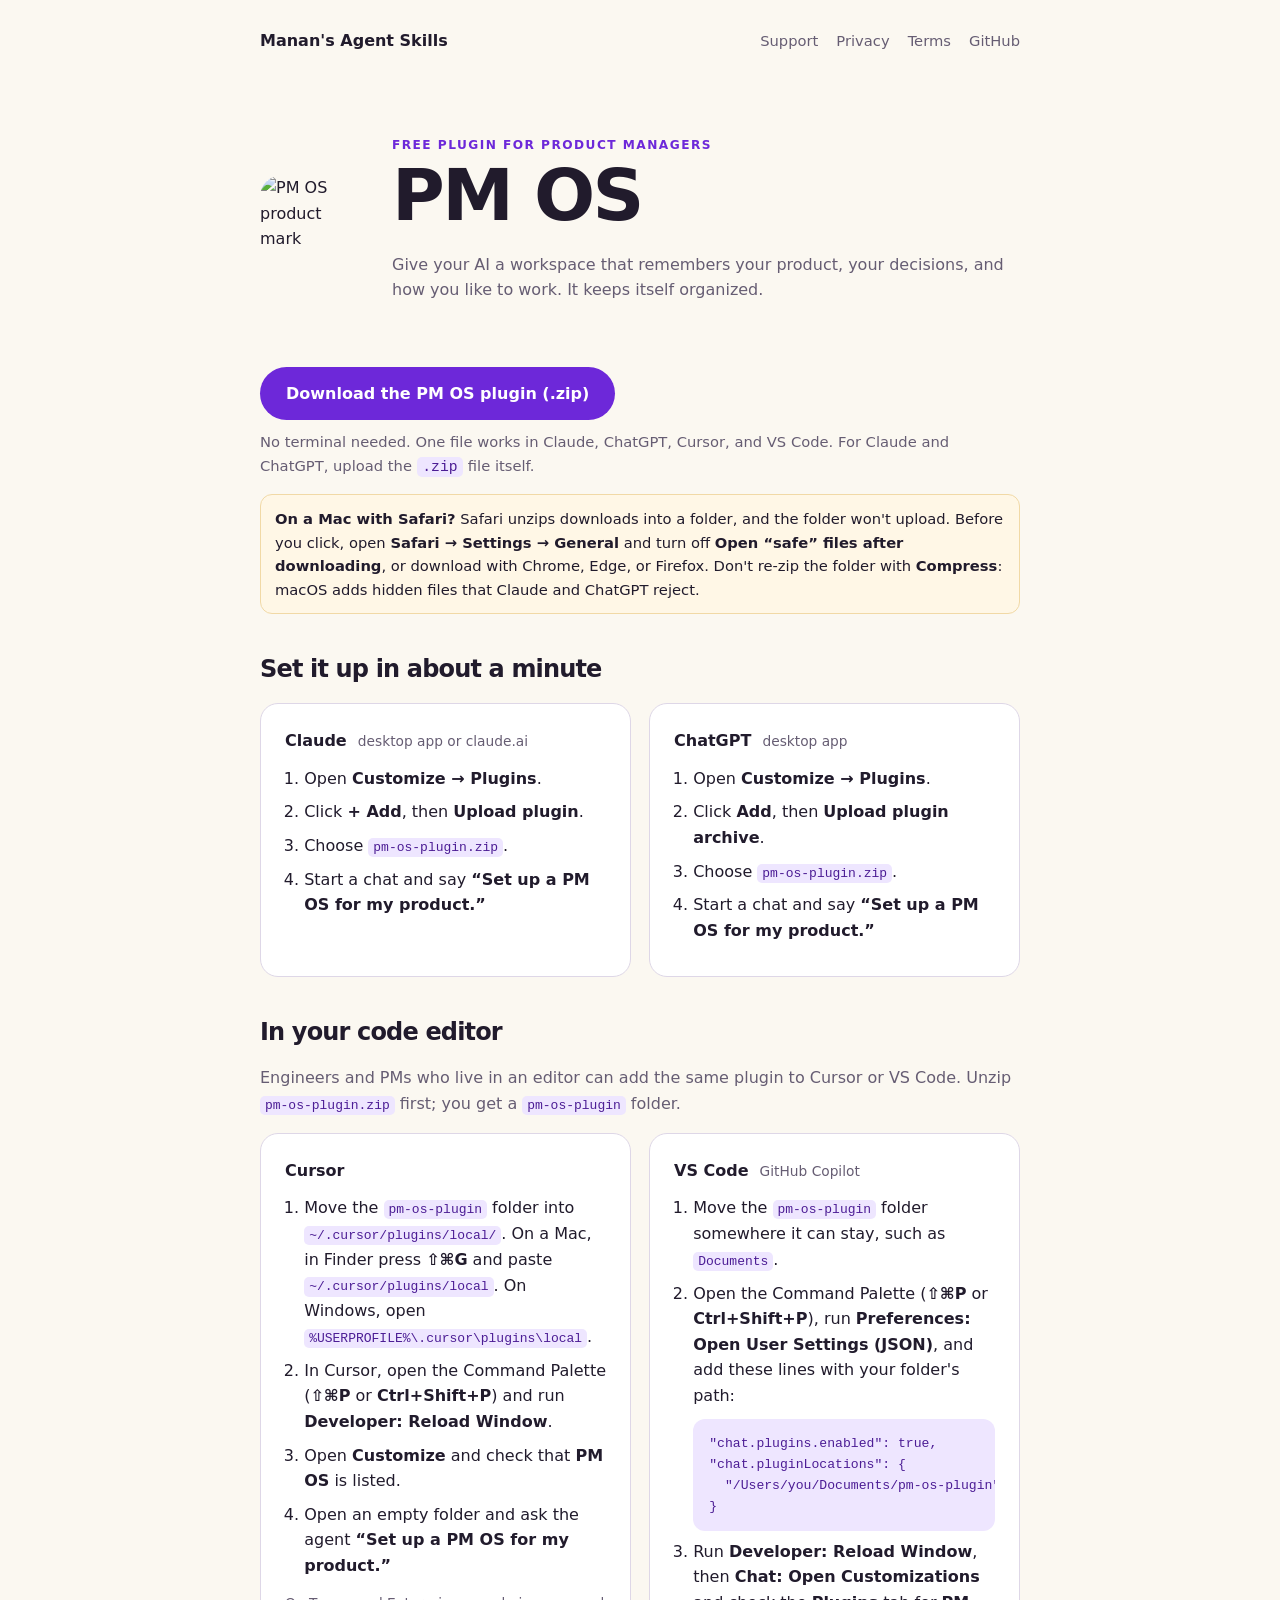
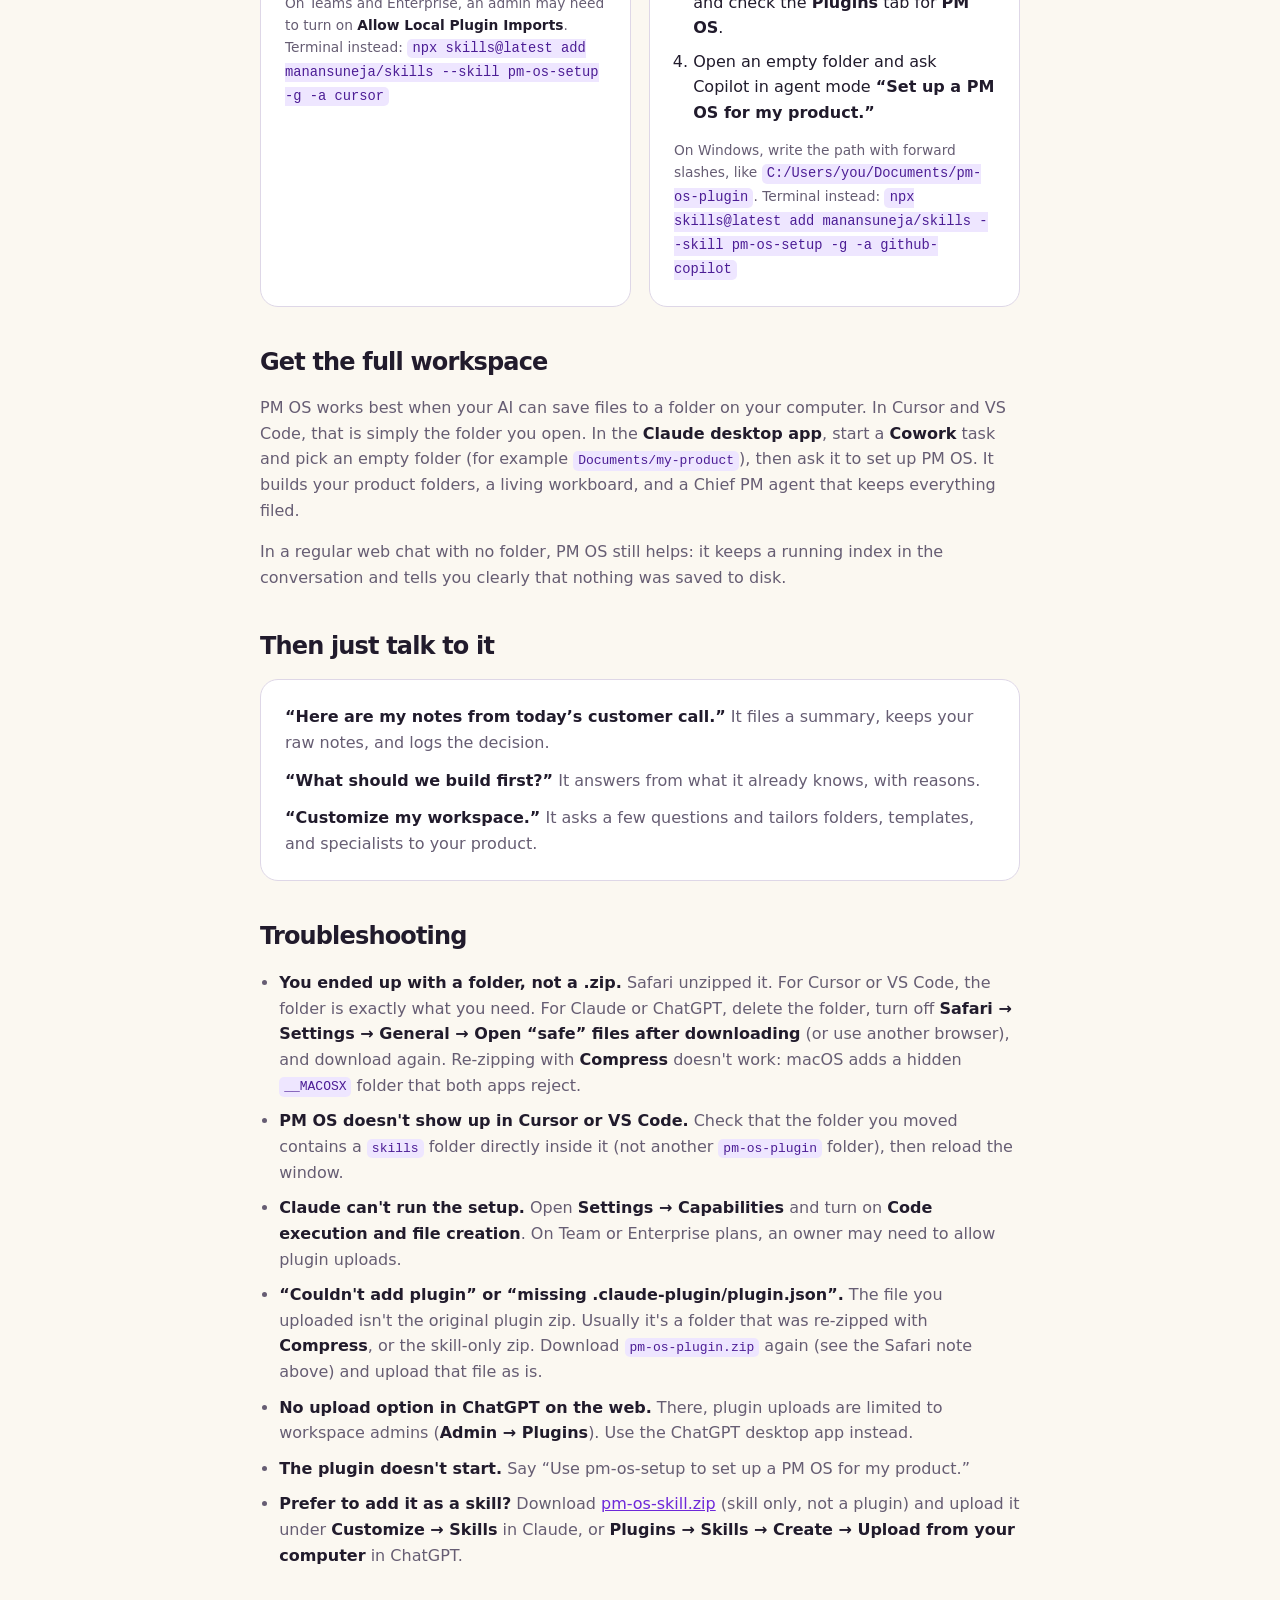
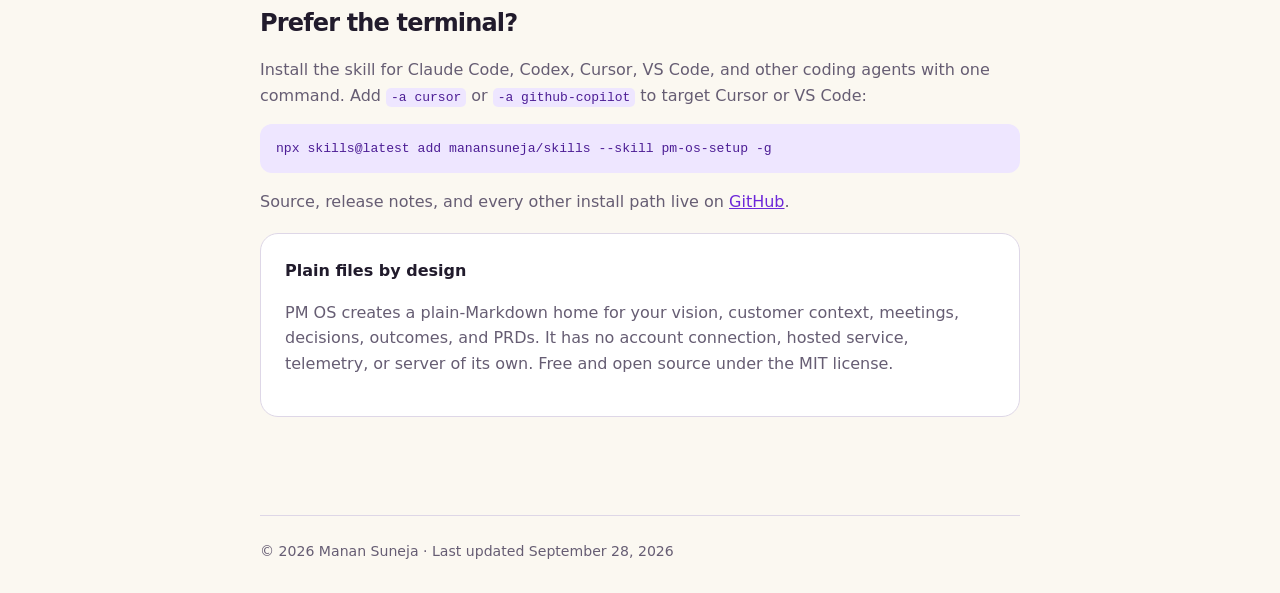
==== commit a2cfe989: "Warn Safari users before they download the PM OS plugin Safari unzips downloads automatically, and r" ====
--- a/docs/index.html
+++ b/docs/index.html
@@ -29,7 +29,8 @@
 
     <div class="download">
       <a class="button" href="downloads/pm-os-plugin.zip" download>Download the PM OS plugin (.zip)</a>
-      <p>No terminal needed. One file works in Claude, ChatGPT, Cursor, and VS Code. For Claude and ChatGPT, keep it zipped: that is the file you upload.</p>
+      <p>No terminal needed. One file works in Claude, ChatGPT, Cursor, and VS Code. For Claude and ChatGPT, upload the <code>.zip</code> file itself.</p>
+      <p class="safari"><b>On a Mac with Safari?</b> Safari unzips downloads into a folder, and the folder won't upload. Before you click, open <b>Safari → Settings → General</b> and turn off <b>Open “safe” files after downloading</b>, or download with Chrome, Edge, or Firefox. Don't re-zip the folder with <b>Compress</b>: macOS adds hidden files that Claude and ChatGPT reject.</p>
     </div>
 
     <h2>Set it up in about a minute</h2>
@@ -98,10 +99,10 @@
 
     <h2>Troubleshooting</h2>
     <ul class="faq">
-      <li><b>You ended up with a folder, not a .zip.</b> Some browsers (Safari) unzip downloads automatically. For Claude or ChatGPT, right-click the <code>pm-os-plugin</code> folder and choose <b>Compress</b>, then upload the new <code>.zip</code>. For Cursor or VS Code, the folder is exactly what you need.</li>
+      <li><b>You ended up with a folder, not a .zip.</b> Safari unzipped it. For Cursor or VS Code, the folder is exactly what you need. For Claude or ChatGPT, delete the folder, turn off <b>Safari → Settings → General → Open “safe” files after downloading</b> (or use another browser), and download again. Re-zipping with <b>Compress</b> doesn't work: macOS adds a hidden <code>__MACOSX</code> folder that both apps reject.</li>
       <li><b>PM OS doesn't show up in Cursor or VS Code.</b> Check that the folder you moved contains a <code>skills</code> folder directly inside it (not another <code>pm-os-plugin</code> folder), then reload the window.</li>
       <li><b>Claude can't run the setup.</b> Open <b>Settings → Capabilities</b> and turn on <b>Code execution and file creation</b>. On Team or Enterprise plans, an owner may need to allow plugin uploads.</li>
-      <li><b>“Couldn't add plugin” or “missing .claude-plugin/plugin.json”.</b> The file you uploaded isn't the plugin. Download it again from the button above (<code>pm-os-plugin.zip</code>) and upload that file, not a skill-only zip or a folder you zipped from inside it.</li>
+      <li><b>“Couldn't add plugin” or “missing .claude-plugin/plugin.json”.</b> The file you uploaded isn't the original plugin zip. Usually it's a folder that was re-zipped with <b>Compress</b>, or the skill-only zip. Download <code>pm-os-plugin.zip</code> again (see the Safari note above) and upload that file as is.</li>
       <li><b>No upload option in ChatGPT on the web.</b> There, plugin uploads are limited to workspace admins (<b>Admin → Plugins</b>). Use the ChatGPT desktop app instead.</li>
       <li><b>The plugin doesn't start.</b> Say “Use pm-os-setup to set up a PM OS for my product.”</li>
       <li><b>Prefer to add it as a skill?</b> Download <a href="downloads/pm-os-skill.zip">pm-os-skill.zip</a> (skill only, not a plugin) and upload it under <b>Customize → Skills</b> in Claude, or <b>Plugins → Skills → Create → Upload from your computer</b> in ChatGPT.</li>
--- a/docs/styles.css
+++ b/docs/styles.css
@@ -82,6 +82,13 @@
 
 .download { margin: 8px 0 12px; }
 .download p { margin-top: 10px; font-size: 0.92rem; }
+.download .safari {
+  padding: 12px 14px;
+  border-radius: 12px;
+  background: #fff7e6;
+  border: 1px solid #f1d9a6;
+  color: var(--ink);
+}
 
 .button {
   display: inline-block;
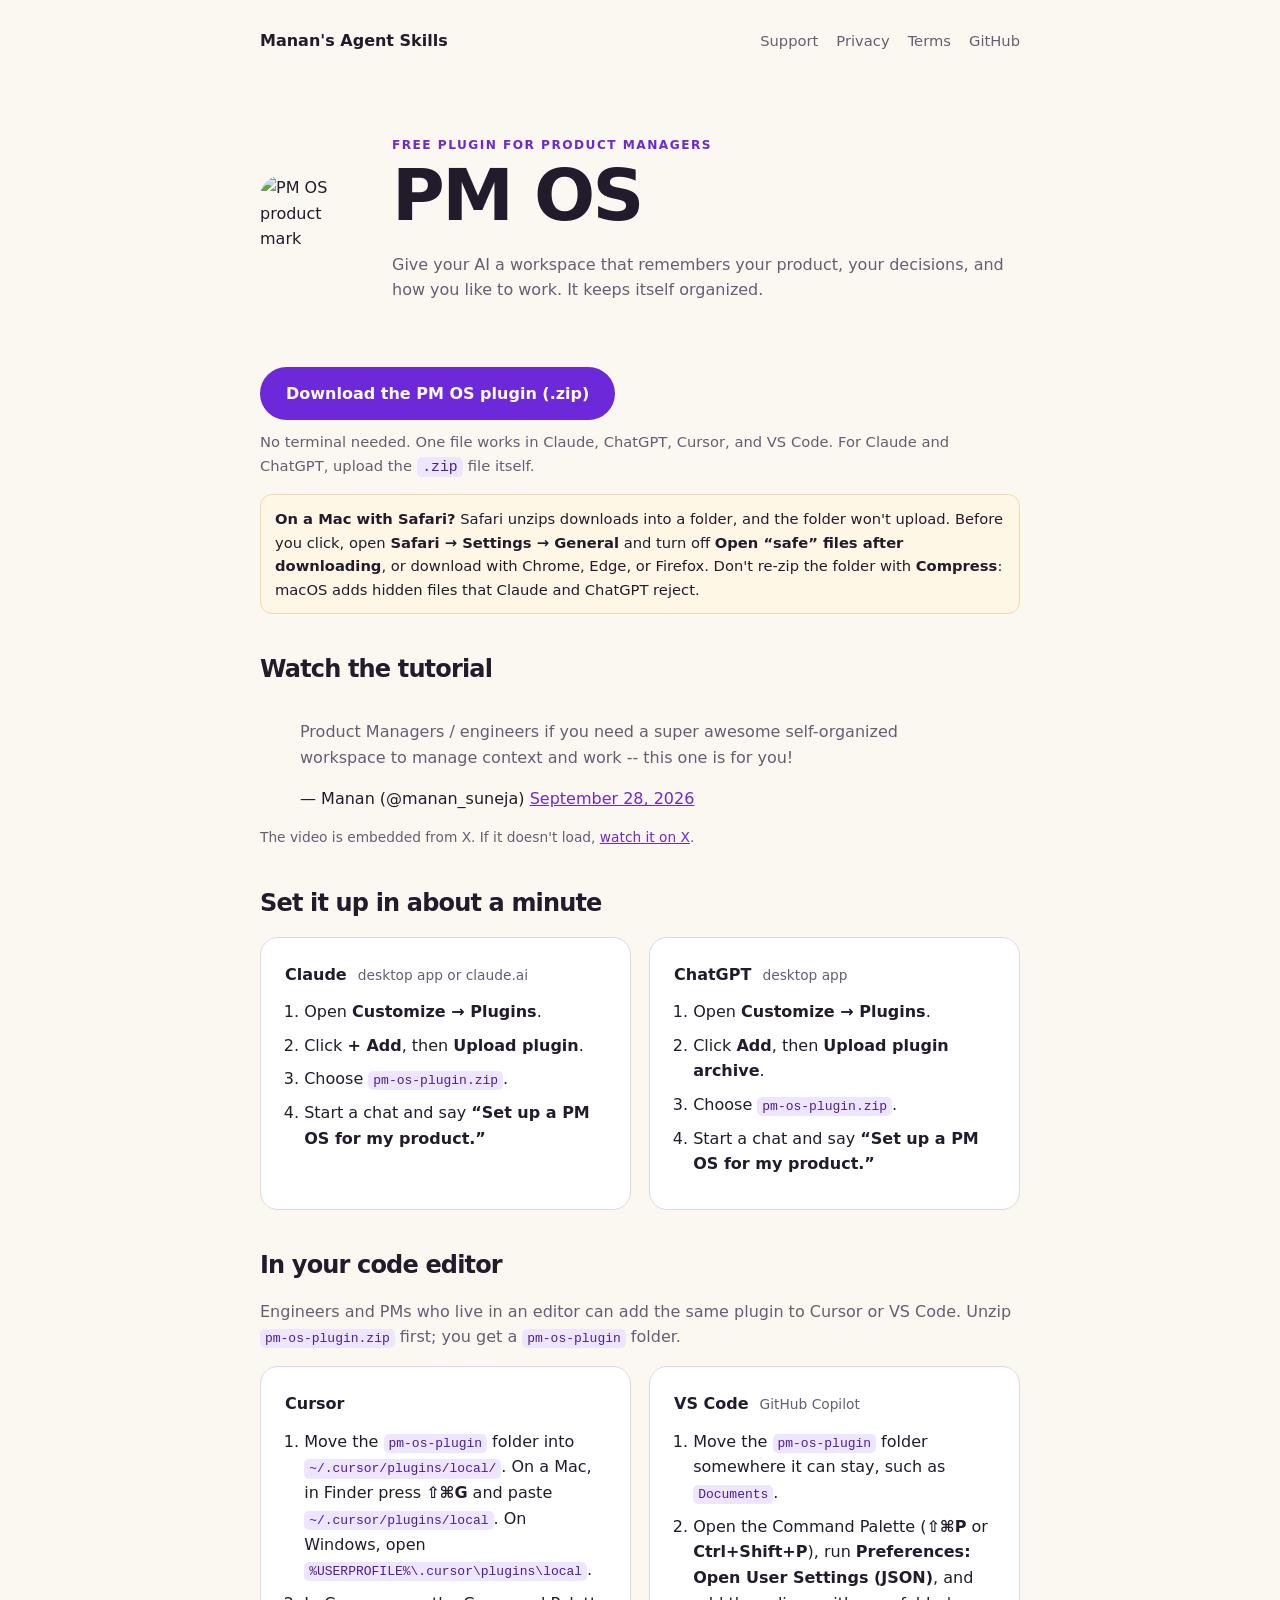
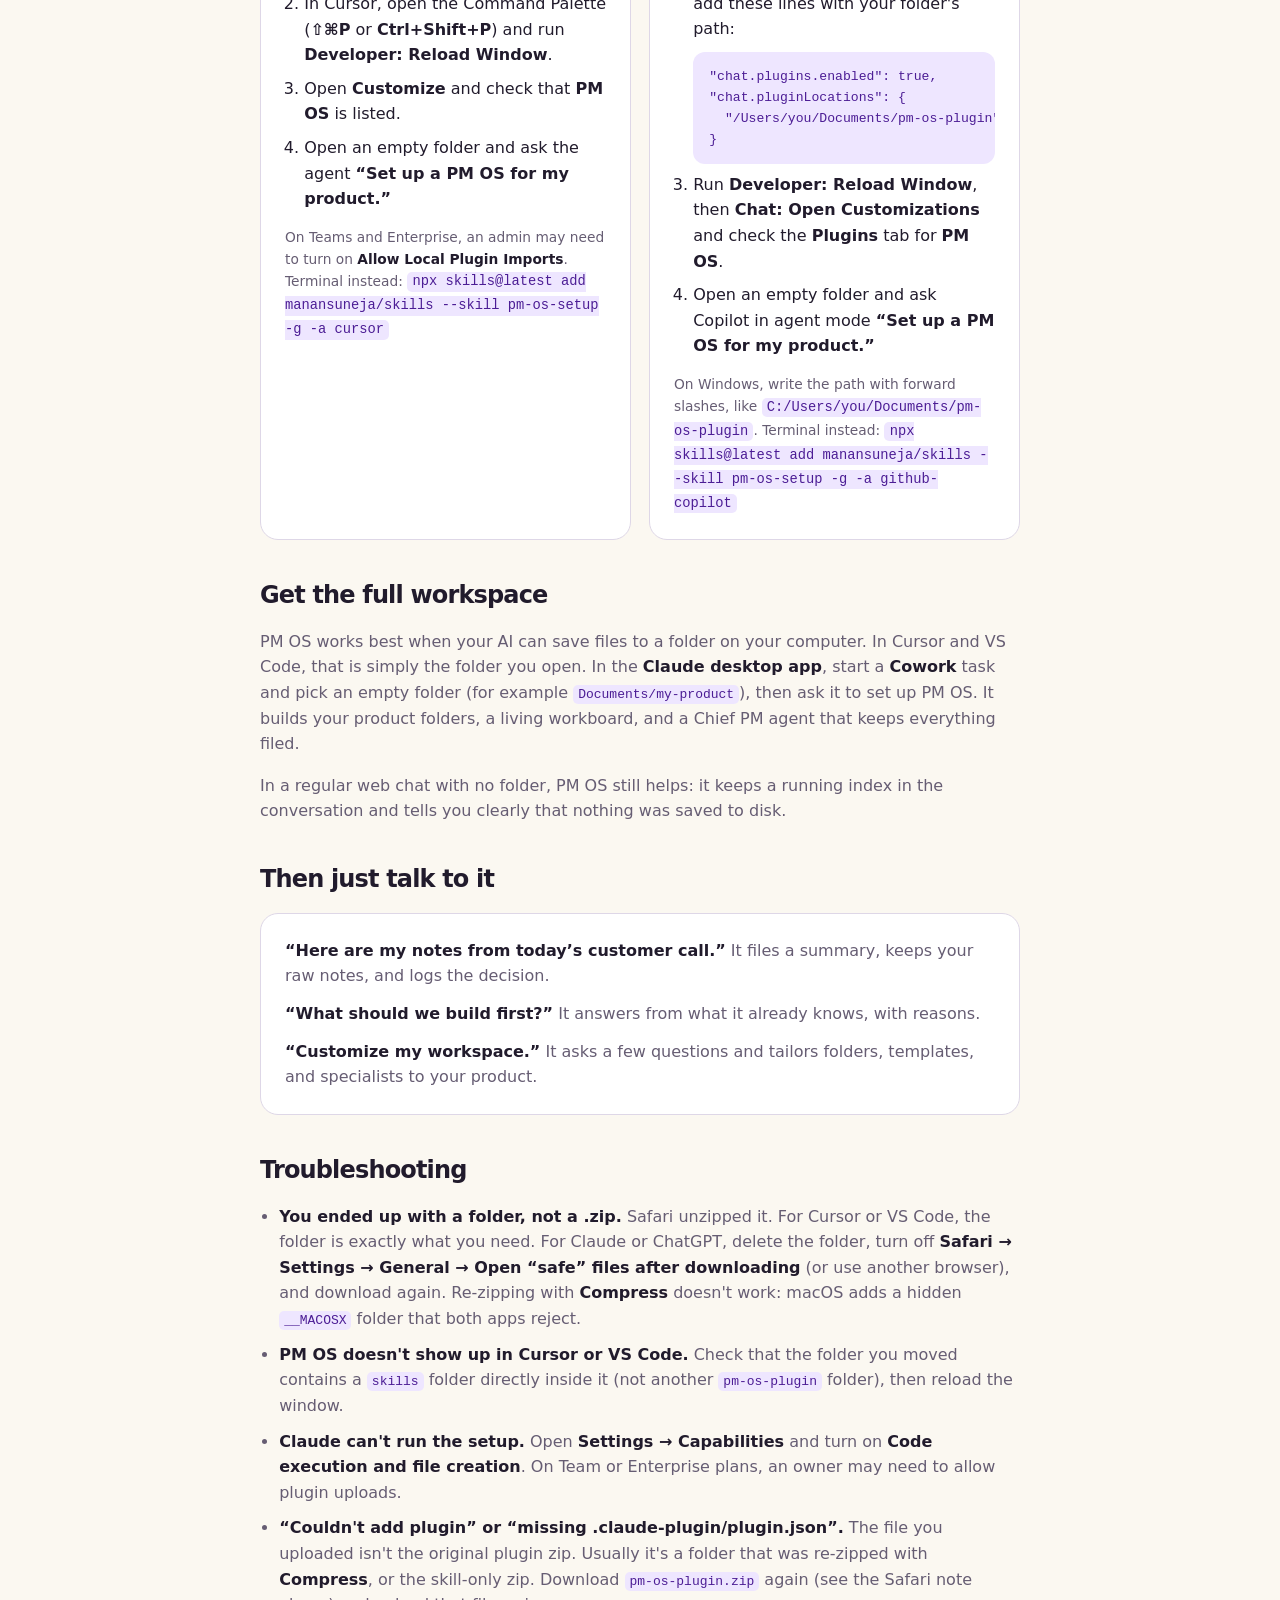
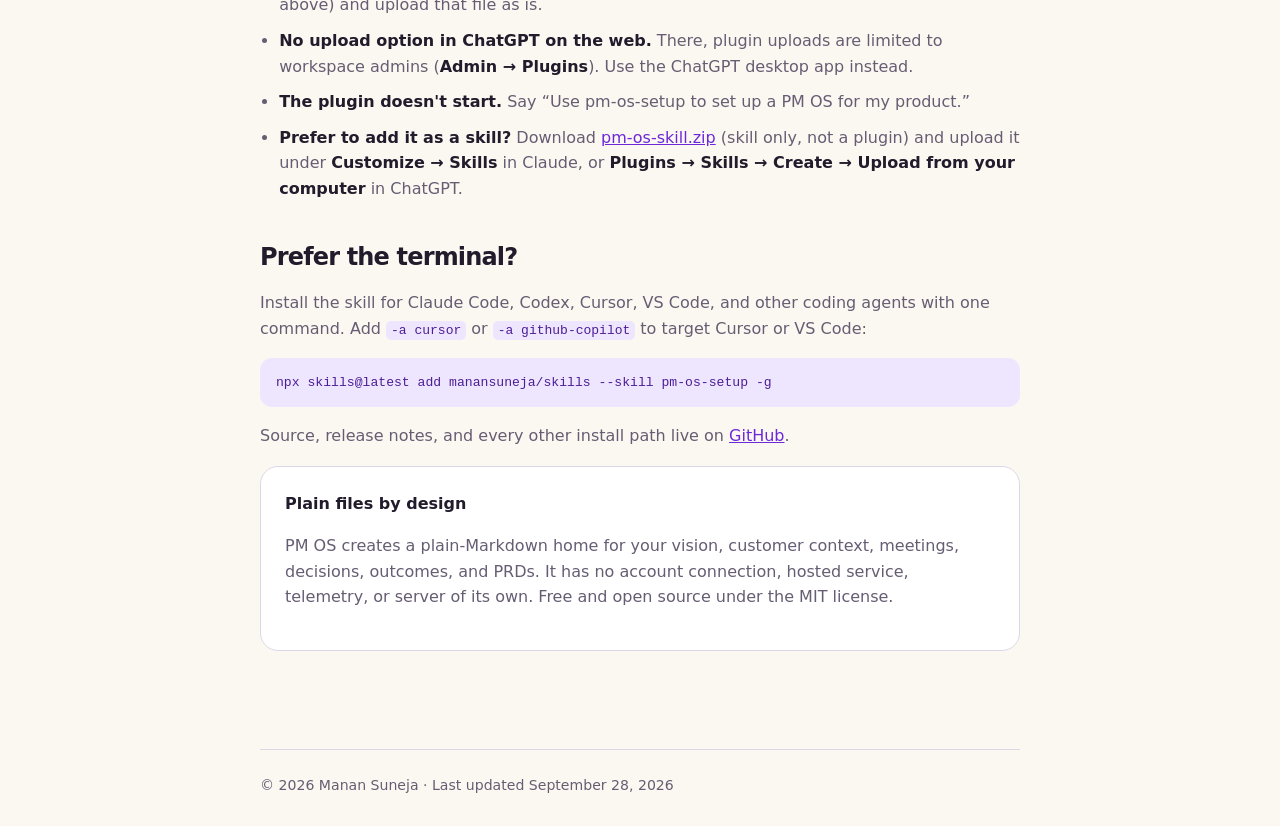
==== commit a4f6ba9f: "tutorial" ====
--- a/docs/index.html
+++ b/docs/index.html
@@ -32,6 +32,13 @@
       <p>No terminal needed. One file works in Claude, ChatGPT, Cursor, and VS Code. For Claude and ChatGPT, upload the <code>.zip</code> file itself.</p>
       <p class="safari"><b>On a Mac with Safari?</b> Safari unzips downloads into a folder, and the folder won't upload. Before you click, open <b>Safari → Settings → General</b> and turn off <b>Open “safe” files after downloading</b>, or download with Chrome, Edge, or Firefox. Don't re-zip the folder with <b>Compress</b>: macOS adds hidden files that Claude and ChatGPT reject.</p>
     </div>
+
+    <h2>Watch the tutorial</h2>
+    <div class="tutorial">
+      <blockquote class="twitter-tweet" data-dnt="true" data-conversation="none"><p lang="en" dir="ltr">Product Managers / engineers if you need a super awesome self-organized workspace to manage context and work -- this one is for you!</p>&mdash; Manan (@manan_suneja) <a href="https://x.com/manan_suneja/status/2104646535451742681">September 28, 2026</a></blockquote>
+      <script async src="https://platform.twitter.com/widgets.js" charset="utf-8"></script>
+    </div>
+    <p class="note">The video is embedded from X. If it doesn't load, <a href="https://x.com/manan_suneja/status/2104646535451742681">watch it on X</a>.</p>
 
     <h2>Set it up in about a minute</h2>
 
--- a/docs/styles.css
+++ b/docs/styles.css
@@ -90,6 +90,9 @@
   color: var(--ink);
 }
 
+.tutorial { display: flex; justify-content: center; }
+.tutorial .twitter-tweet { margin-block: 0; }
+
 .button {
   display: inline-block;
   padding: 14px 26px;
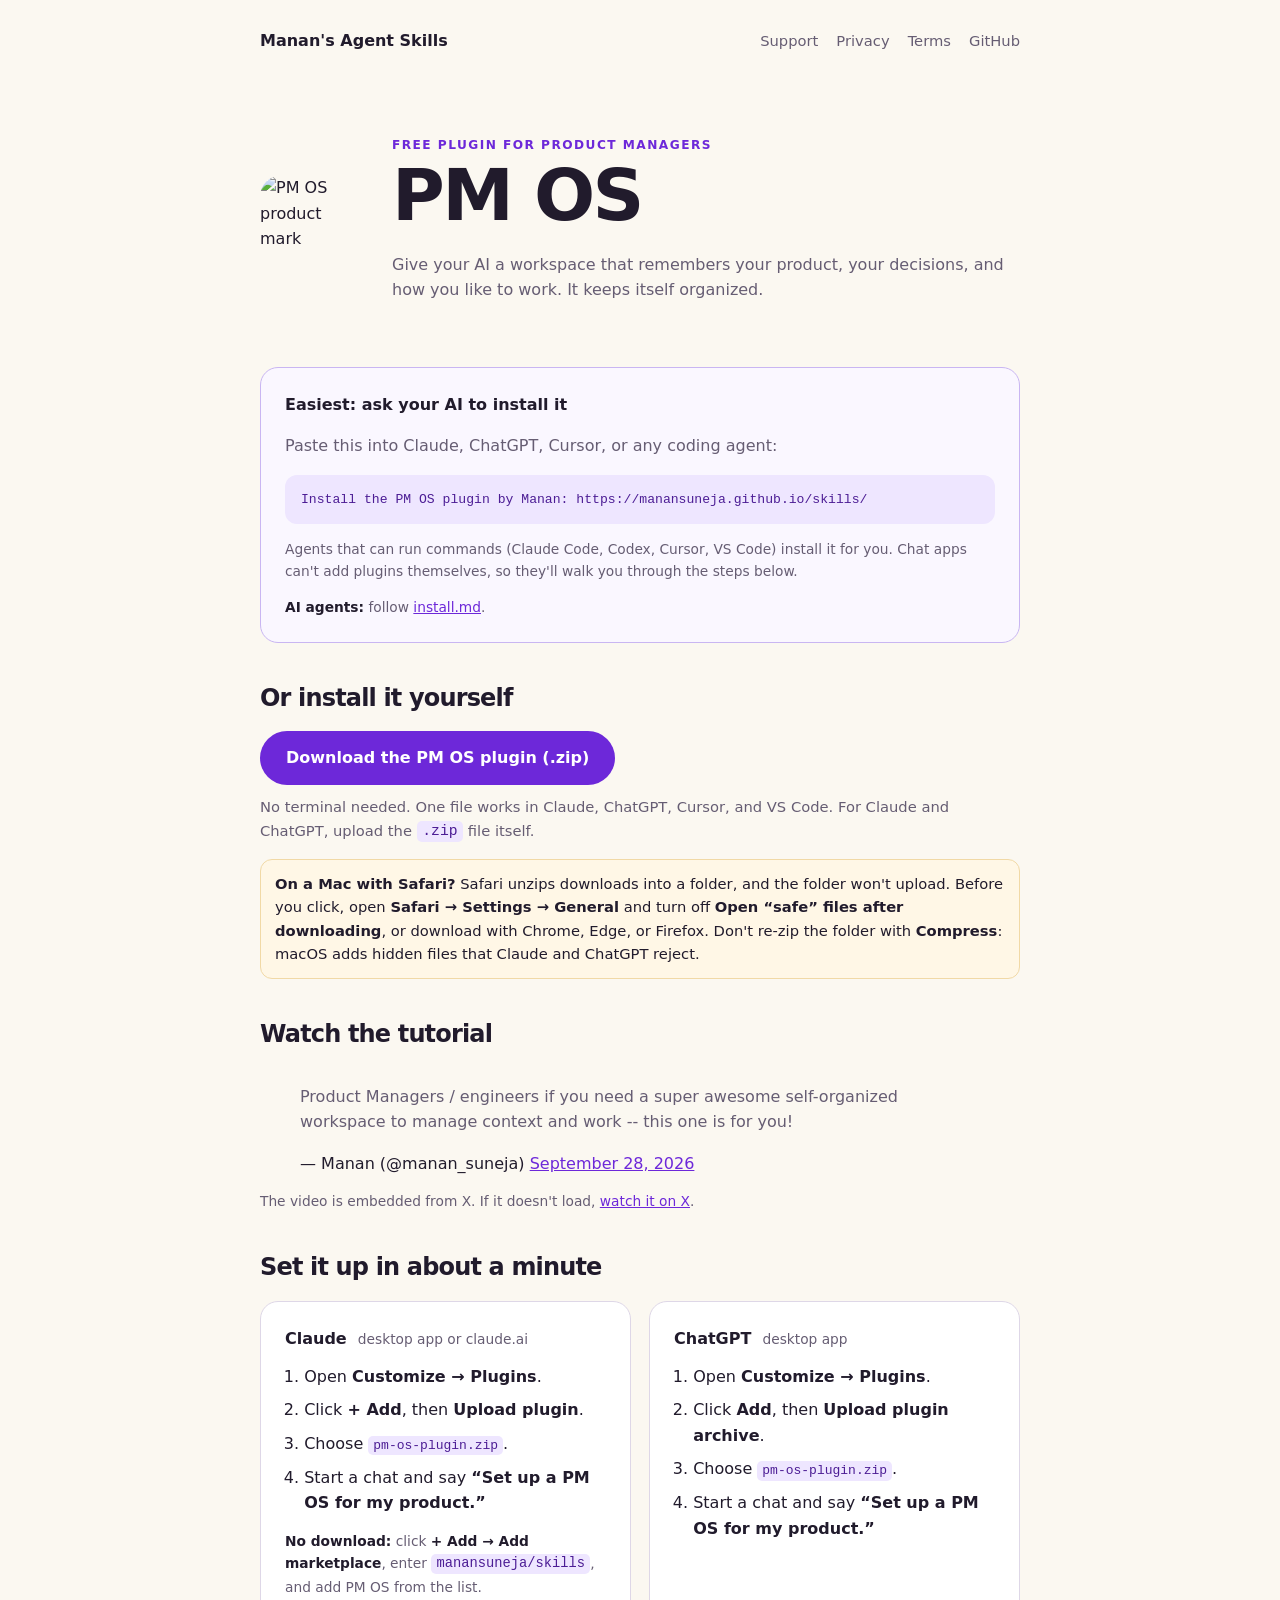
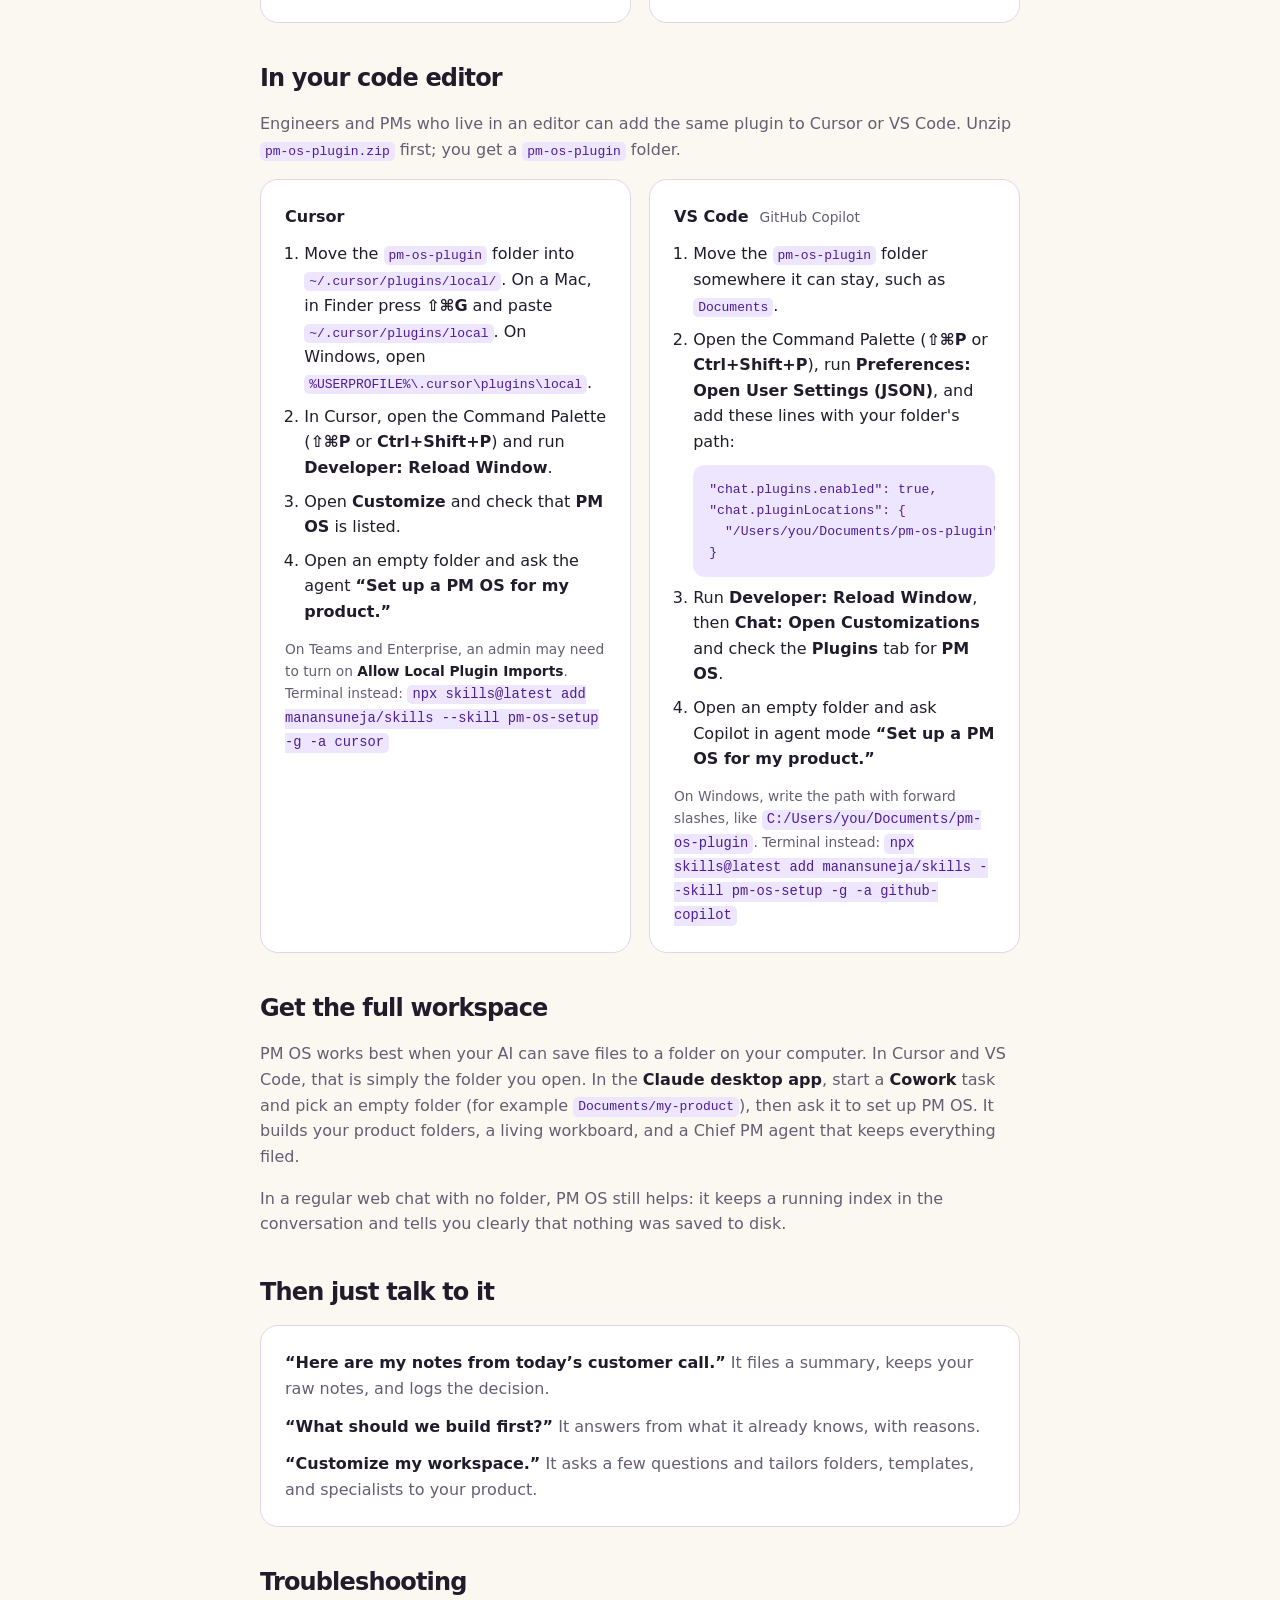
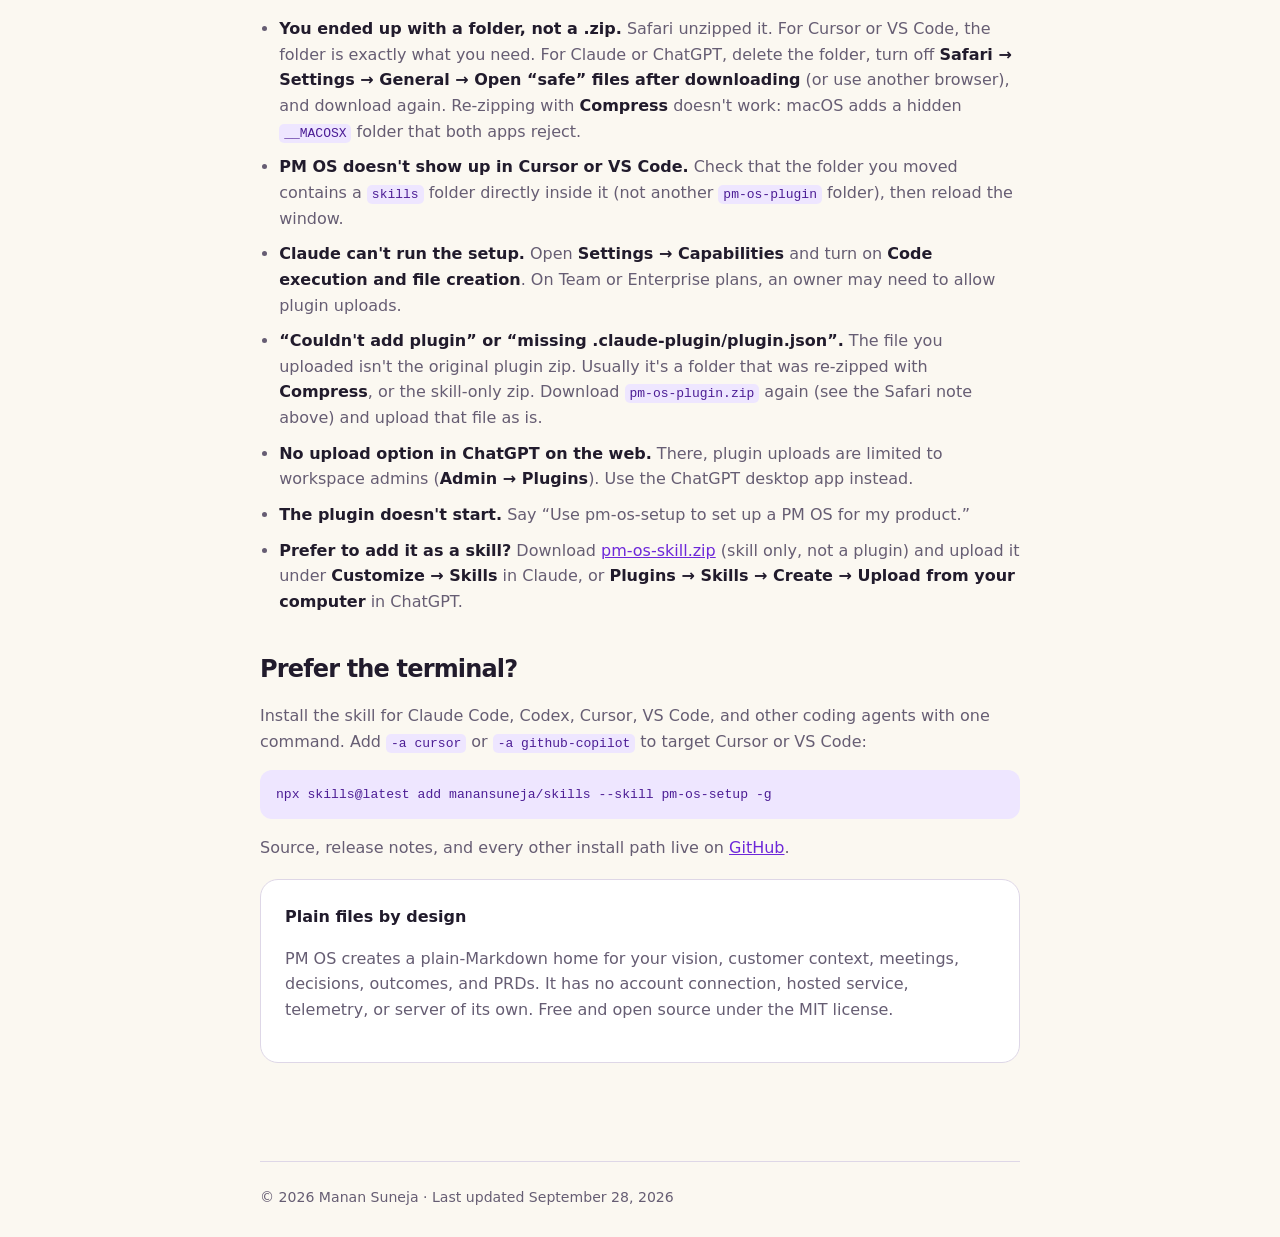
==== commit 80f56a13: "Let people install PM OS by asking their AI Add agent-readable install instructions (docs/install.md" ====
--- a/docs/index.html
+++ b/docs/index.html
@@ -6,6 +6,7 @@
   <meta name="description" content="Download the PM OS plugin and add it to Claude or ChatGPT in about a minute. No terminal needed.">
   <title>PM OS · Manan's Agent Skills</title>
   <link rel="stylesheet" href="styles.css">
+  <link rel="alternate" type="text/markdown" href="install.md" title="Install PM OS (instructions for AI agents)">
 </head>
 <body>
   <header>
@@ -27,6 +28,15 @@
       </div>
     </section>
 
+    <div class="card ask">
+      <strong>Easiest: ask your AI to install it</strong>
+      <p>Paste this into Claude, ChatGPT, Cursor, or any coding agent:</p>
+      <pre><code>Install the PM OS plugin by Manan: https://manansuneja.github.io/skills/</code></pre>
+      <p class="note">Agents that can run commands (Claude Code, Codex, Cursor, VS Code) install it for you. Chat apps can't add plugins themselves, so they'll walk you through the steps below.</p>
+      <p class="note"><b>AI agents:</b> follow <a href="install.md">install.md</a>.</p>
+    </div>
+
+    <h2>Or install it yourself</h2>
     <div class="download">
       <a class="button" href="downloads/pm-os-plugin.zip" download>Download the PM OS plugin (.zip)</a>
       <p>No terminal needed. One file works in Claude, ChatGPT, Cursor, and VS Code. For Claude and ChatGPT, upload the <code>.zip</code> file itself.</p>
@@ -51,6 +61,7 @@
           <li>Choose <code>pm-os-plugin.zip</code>.</li>
           <li>Start a chat and say <b>“Set up a PM OS for my product.”</b></li>
         </ol>
+        <p class="note"><b>No download:</b> click <b>+ Add → Add marketplace</b>, enter <code>manansuneja/skills</code>, and add PM OS from the list.</p>
       </div>
       <div class="card">
         <strong>ChatGPT</strong> <span class="where">desktop app</span>
--- a/docs/styles.css
+++ b/docs/styles.css
@@ -115,6 +115,8 @@
 .card b, .faq b, main > p b { color: var(--ink); }
 .note { font-size: 0.86rem; margin-bottom: 0; }
 .where { color: var(--muted); font-size: 0.86rem; margin-left: 6px; }
+.ask { border-color: #c9b6f2; background: #faf7ff; }
+.ask pre { margin: 10px 0; }
 .prompts p { margin: 0 0 12px; }
 .prompts p:last-child { margin-bottom: 0; }
 .faq { color: var(--muted); padding-left: 1.2em; }
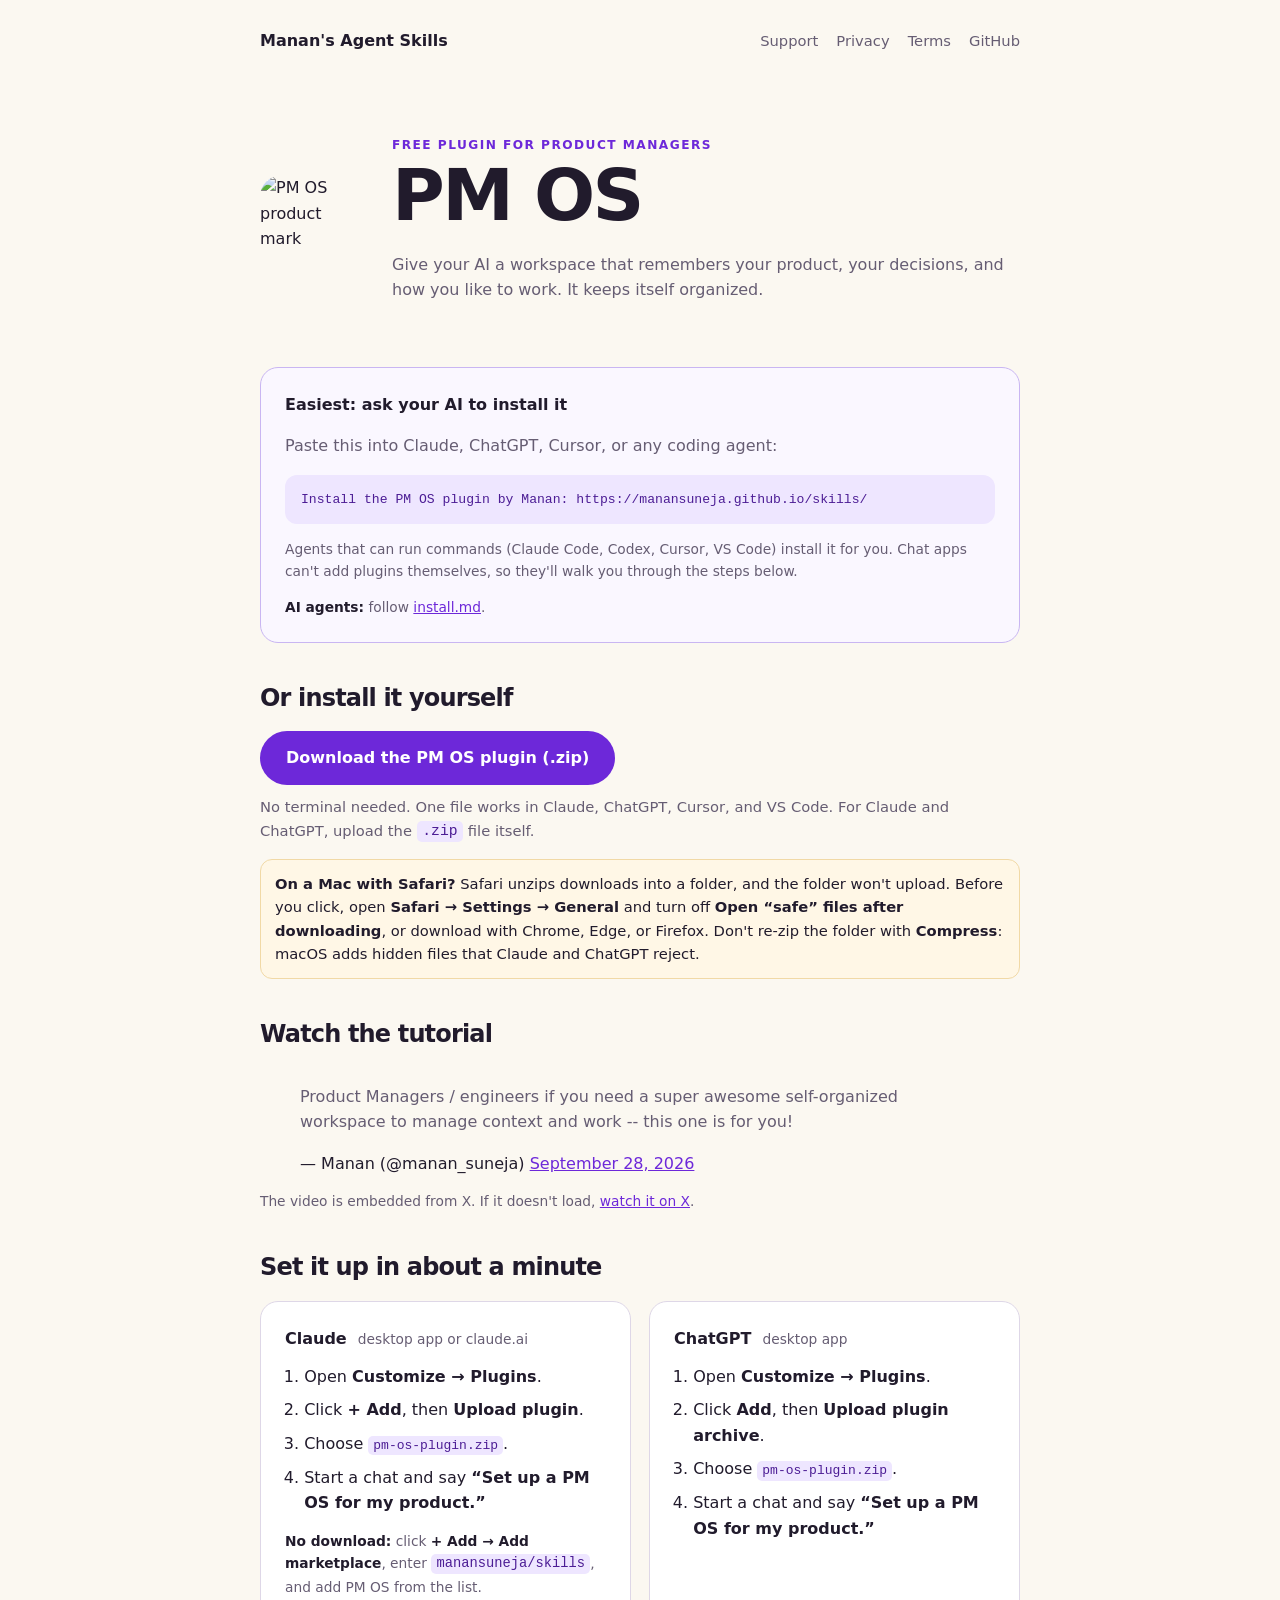
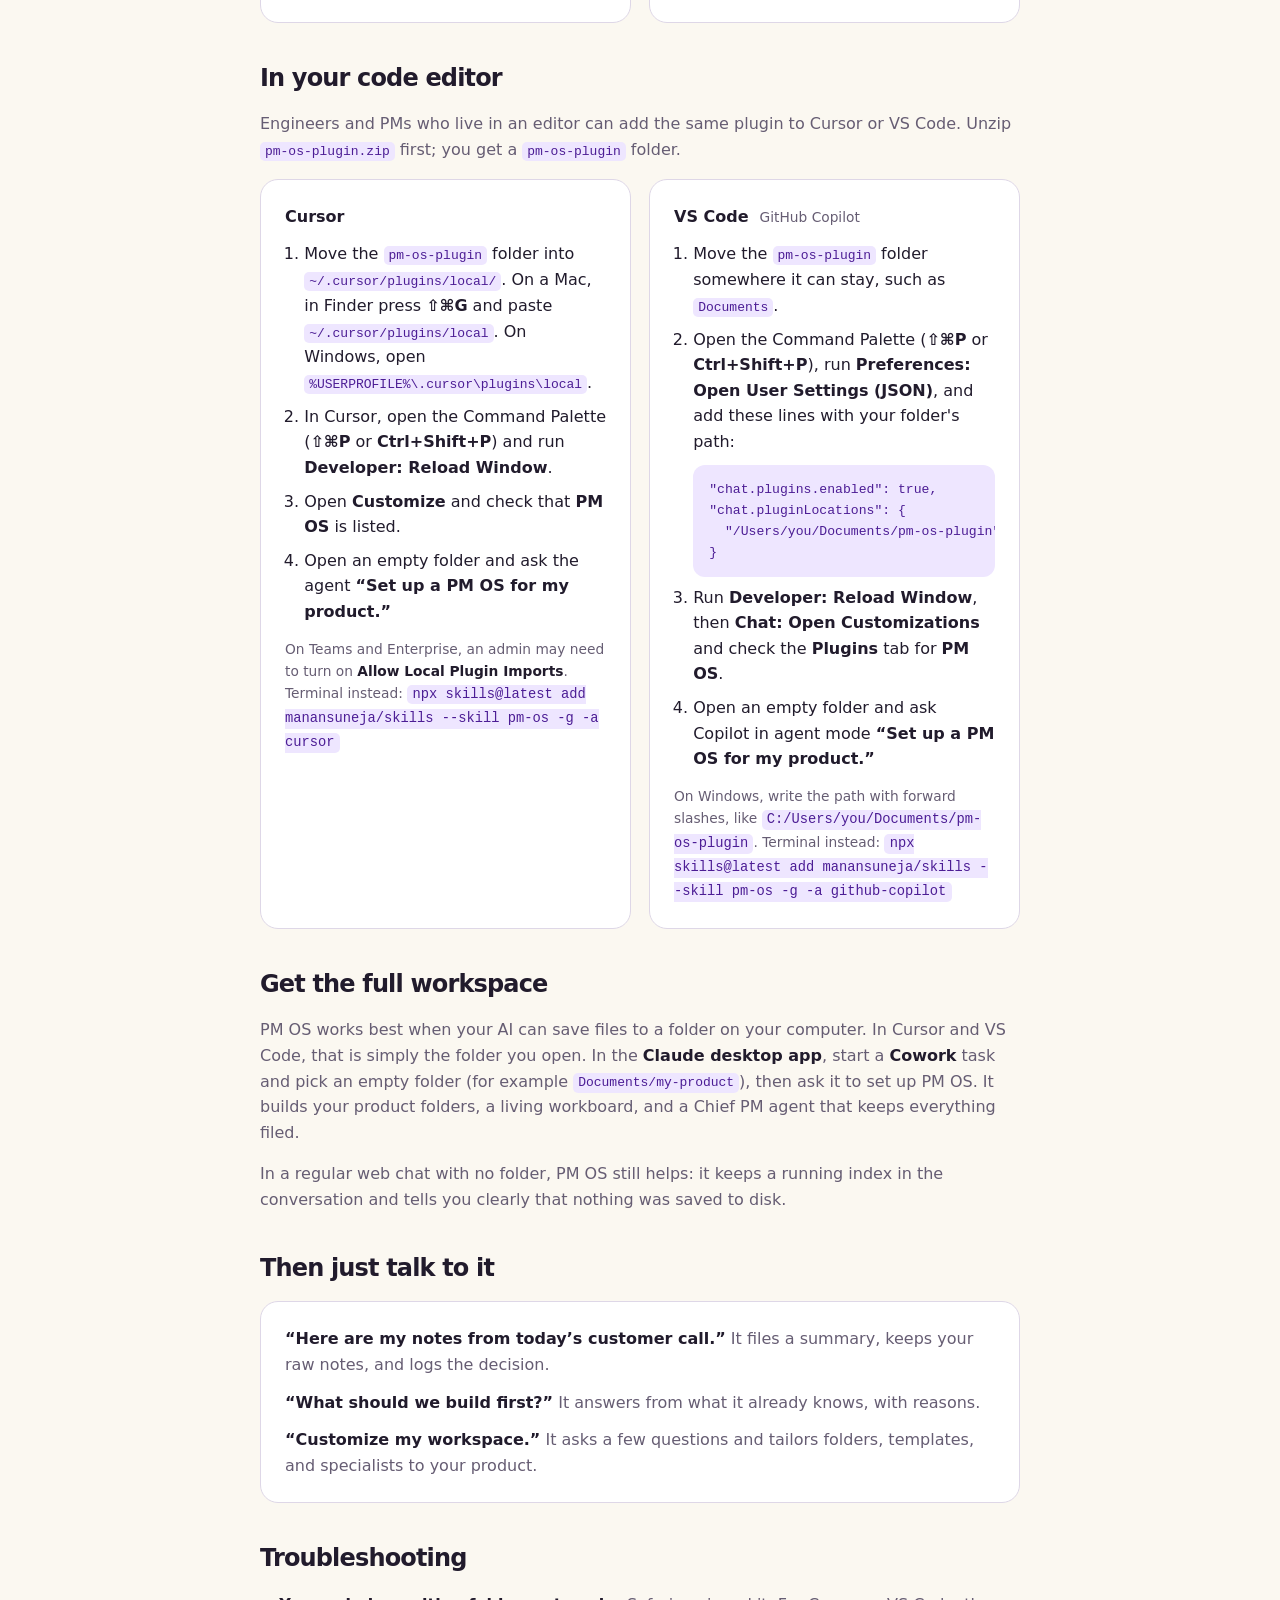
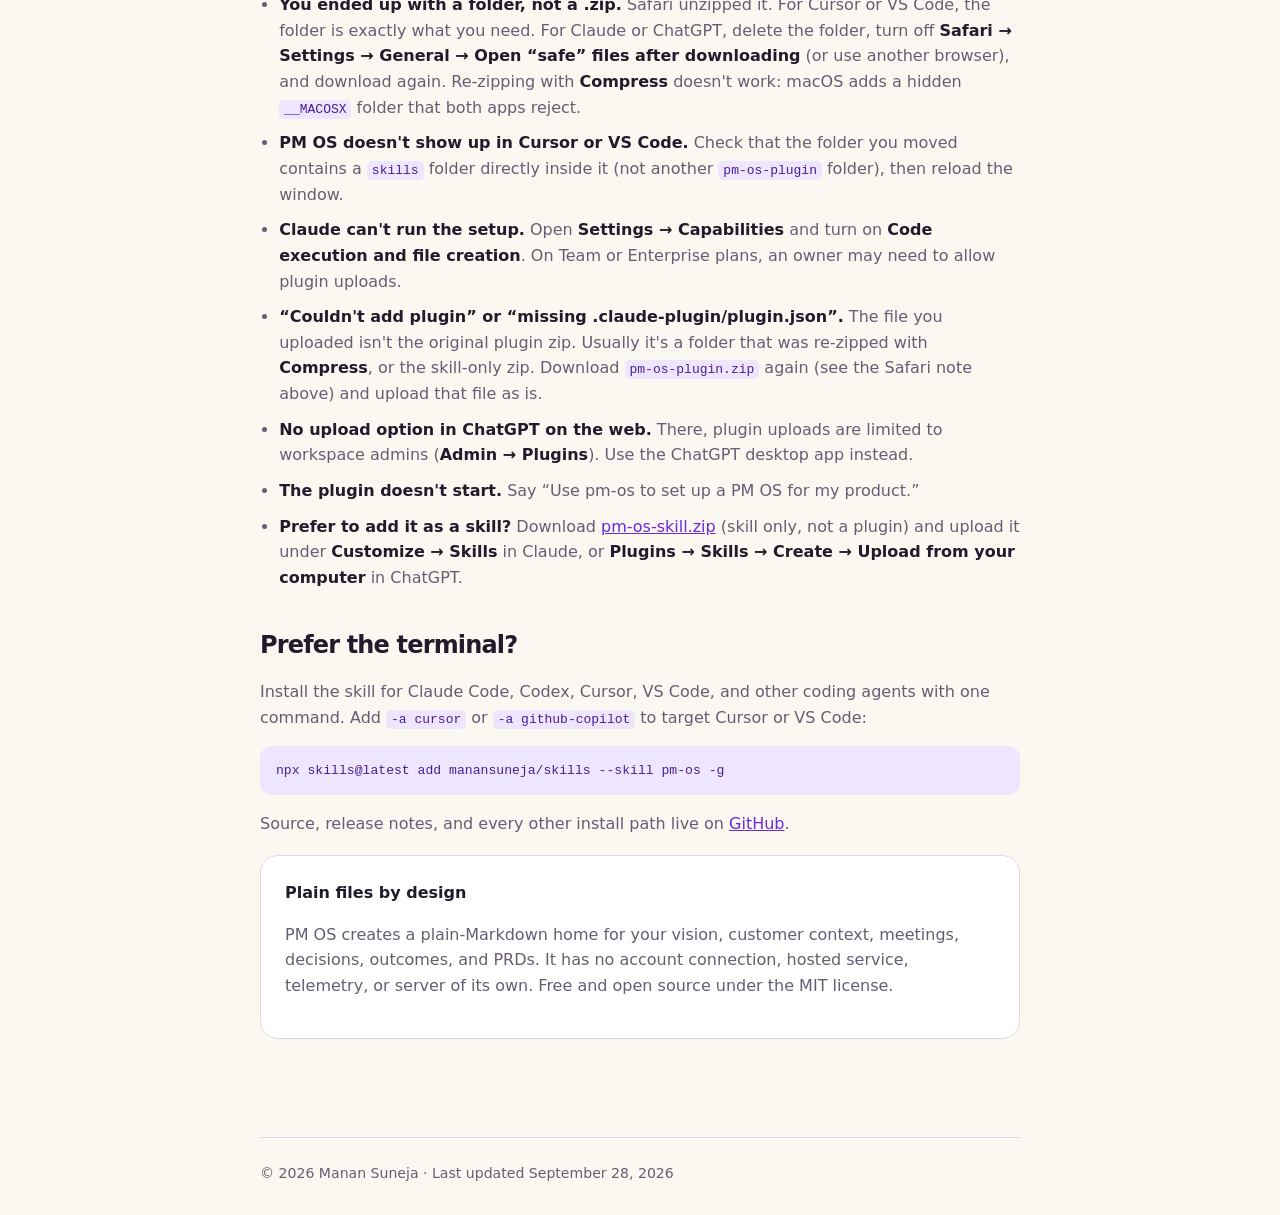
==== commit 31741bb7: "Rename PM OS skill and plugin from pm-os-setup to pm-os Move the canonical skill to skills/product-m" ====
--- a/docs/index.html
+++ b/docs/index.html
@@ -20,7 +20,7 @@
   </header>
   <main>
     <section class="hero">
-      <img src="assets/pm-os-setup.jpg" alt="PM OS product mark">
+      <img src="assets/pm-os.jpg" alt="PM OS product mark">
       <div>
         <div class="eyebrow">Free plugin for product managers</div>
         <h1>PM OS</h1>
@@ -86,7 +86,7 @@
           <li>Open <b>Customize</b> and check that <b>PM OS</b> is listed.</li>
           <li>Open an empty folder and ask the agent <b>“Set up a PM OS for my product.”</b></li>
         </ol>
-        <p class="note">On Teams and Enterprise, an admin may need to turn on <b>Allow Local Plugin Imports</b>. Terminal instead: <code>npx skills@latest add manansuneja/skills --skill pm-os-setup -g -a cursor</code></p>
+        <p class="note">On Teams and Enterprise, an admin may need to turn on <b>Allow Local Plugin Imports</b>. Terminal instead: <code>npx skills@latest add manansuneja/skills --skill pm-os -g -a cursor</code></p>
       </div>
       <div class="card">
         <strong>VS Code</strong> <span class="where">GitHub Copilot</span>
@@ -100,7 +100,7 @@
           <li>Run <b>Developer: Reload Window</b>, then <b>Chat: Open Customizations</b> and check the <b>Plugins</b> tab for <b>PM OS</b>.</li>
           <li>Open an empty folder and ask Copilot in agent mode <b>“Set up a PM OS for my product.”</b></li>
         </ol>
-        <p class="note">On Windows, write the path with forward slashes, like <code>C:/Users/you/Documents/pm-os-plugin</code>. Terminal instead: <code>npx skills@latest add manansuneja/skills --skill pm-os-setup -g -a github-copilot</code></p>
+        <p class="note">On Windows, write the path with forward slashes, like <code>C:/Users/you/Documents/pm-os-plugin</code>. Terminal instead: <code>npx skills@latest add manansuneja/skills --skill pm-os -g -a github-copilot</code></p>
       </div>
     </div>
 
@@ -122,14 +122,14 @@
       <li><b>Claude can't run the setup.</b> Open <b>Settings → Capabilities</b> and turn on <b>Code execution and file creation</b>. On Team or Enterprise plans, an owner may need to allow plugin uploads.</li>
       <li><b>“Couldn't add plugin” or “missing .claude-plugin/plugin.json”.</b> The file you uploaded isn't the original plugin zip. Usually it's a folder that was re-zipped with <b>Compress</b>, or the skill-only zip. Download <code>pm-os-plugin.zip</code> again (see the Safari note above) and upload that file as is.</li>
       <li><b>No upload option in ChatGPT on the web.</b> There, plugin uploads are limited to workspace admins (<b>Admin → Plugins</b>). Use the ChatGPT desktop app instead.</li>
-      <li><b>The plugin doesn't start.</b> Say “Use pm-os-setup to set up a PM OS for my product.”</li>
+      <li><b>The plugin doesn't start.</b> Say “Use pm-os to set up a PM OS for my product.”</li>
       <li><b>Prefer to add it as a skill?</b> Download <a href="downloads/pm-os-skill.zip">pm-os-skill.zip</a> (skill only, not a plugin) and upload it under <b>Customize → Skills</b> in Claude, or <b>Plugins → Skills → Create → Upload from your computer</b> in ChatGPT.</li>
     </ul>
 
     <h2>Prefer the terminal?</h2>
     <p>Install the skill for Claude Code, Codex, Cursor, VS Code, and other coding agents with one command. Add <code>-a cursor</code> or <code>-a github-copilot</code> to target Cursor or VS Code:</p>
-    <pre><code>npx skills@latest add manansuneja/skills --skill pm-os-setup -g</code></pre>
-    <p>Source, release notes, and every other install path live on <a href="https://github.com/manansuneja/skills/tree/main/skills/product-management/pm-os-setup">GitHub</a>.</p>
+    <pre><code>npx skills@latest add manansuneja/skills --skill pm-os -g</code></pre>
+    <p>Source, release notes, and every other install path live on <a href="https://github.com/manansuneja/skills/tree/main/skills/product-management/pm-os">GitHub</a>.</p>
 
     <div class="card">
       <strong>Plain files by design</strong>
